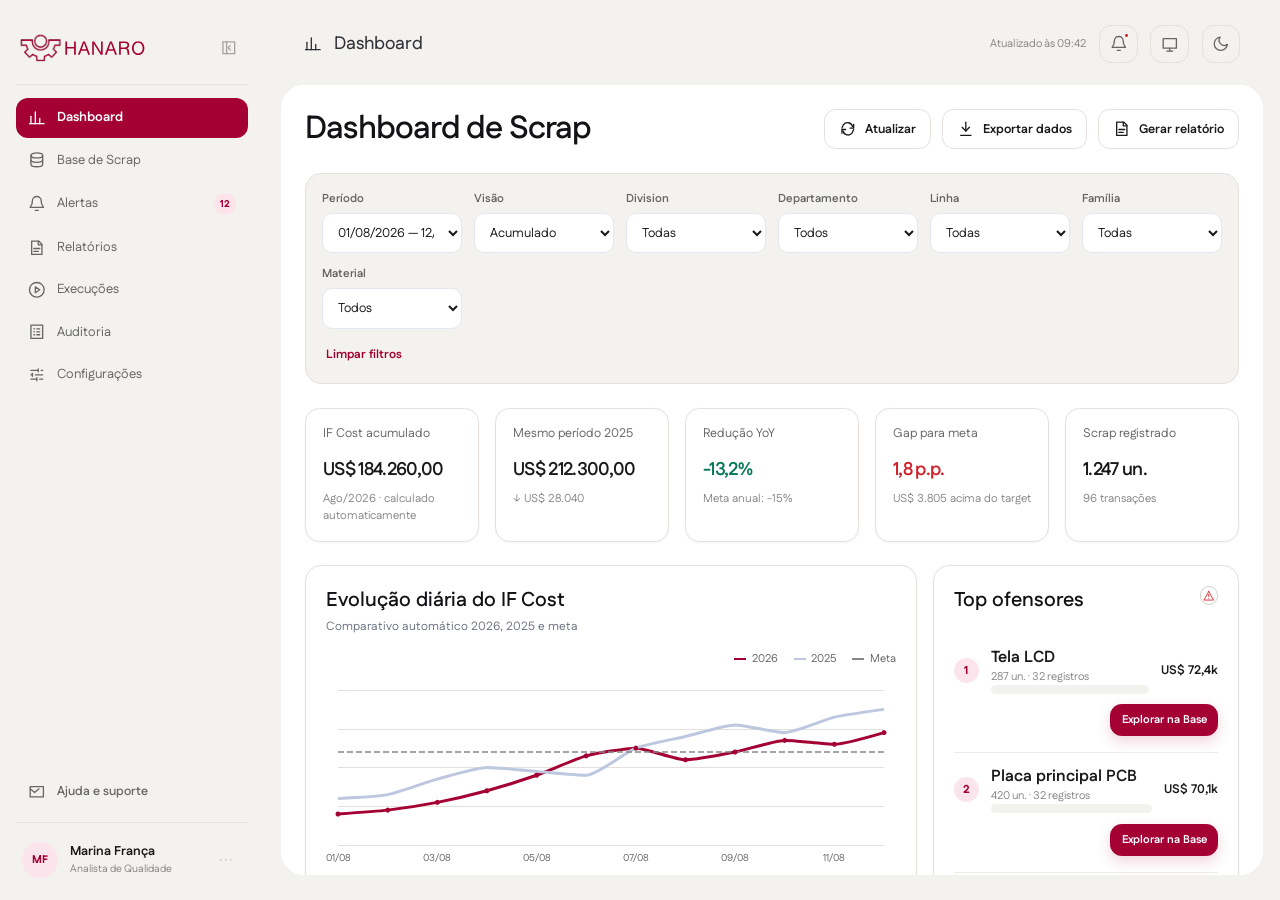
==== index.html @ c11efea9 "ajuste" ====
<!doctype html>
<html lang="pt-BR">
  <head>
    <meta charset="UTF-8" />
    <meta name="viewport" content="width=device-width, initial-scale=1" />
    <meta name="description" content="Protótipo navegável Hanaro" />
    <title>Hanaro</title>
    <link rel="icon" href="assets/logos/favicon.svg" type="image/svg+xml" />
    <script>
      (() => {
        const preference = localStorage.getItem("hanaro-theme") || "system";
        const dark =
          preference === "dark" ||
          (preference === "system" &&
            matchMedia("(prefers-color-scheme: dark)").matches);
        document.documentElement.dataset.theme = dark ? "dark" : "light";
        document.documentElement.dataset.themePreference = preference;
      })();
    </script>
    <link rel="stylesheet" href="styles.css" />
    <script src="assets/vendor/echarts.min.js" defer></script>
    <script src="scripts.js" defer></script>
  </head>
  <body>
    <div class="dashboard-shell" id="app-shell">
      <button
        class="sidebar-backdrop"
        id="sidebar-backdrop"
        type="button"
        aria-label="Fechar menu"
      ></button>
      <aside class="dashboard-sidebar" aria-label="Navegação principal">
        <div class="sidebar-panel">
          <header class="sidebar-header">
            <div class="sidebar-toolbar">
              <a
                class="brand-logo"
                href="#dashboard"
                aria-label="Hanaro — ir ao Dashboard"
              >
                <img
                  class="brand-logo-img logo-expanded logo-expanded-light"
                  src="assets/logos/hanaro-expanded-light.svg"
                  alt="Hanaro"
                />
                <img
                  class="brand-logo-img logo-expanded logo-expanded-dark"
                  src="assets/logos/hanaro-expanded-dark.svg"
                  alt="Hanaro"
                />
                <img
                  class="brand-logo-img logo-collapsed logo-collapsed-light"
                  src="assets/logos/hanaro-collapsed-light.svg"
                  alt=""
                />
                <img
                  class="brand-logo-img logo-collapsed logo-collapsed-dark"
                  src="assets/logos/hanaro-collapsed-dark.svg"
                  alt=""
                />
              </a>
              <button
                class="sidebar-toggle icon-button-plain"
                id="sidebar-toggle"
                type="button"
                aria-label="Recolher menu"
                aria-expanded="true"
              ></button>
            </div>
          </header>
          <nav class="sidebar-content" aria-label="Módulos do Hanaro">
            <ul class="nav-menu" id="main-navigation"></ul>
          </nav>
          <div class="sidebar-utilities">
            <button
              class="utility-button"
              type="button"
              data-action="support"
            ></button>
          </div>
          <footer class="sidebar-footer">
            <div class="profile-summary">
              <span class="avatar" aria-hidden="true">MF</span>
              <span class="profile-copy sidebar-copy"
                ><strong>Marina França</strong
                ><small>Analista de Qualidade</small></span
              >
              <button
                class="icon-button-plain profile-menu-trigger"
                type="button"
                data-action="profile"
                aria-label="Abrir perfil"
              ></button>
            </div>
          </footer>
        </div>
      </aside>

      <div class="dashboard-main">
        <header class="topbar">
          <div class="topbar-left">
            <button
              class="icon-button menu-trigger"
              id="mobile-menu"
              type="button"
              aria-label="Abrir menu"
            ></button>
            <nav
              class="breadcrumbs"
              aria-label="Navegação estrutural"
              id="breadcrumb"
            ></nav>
          </div>
          <div class="topbar-actions">
            <span class="sync-state" id="sync-state">Atualizado às 09:42</span>
            <button
              class="icon-button"
              type="button"
              data-action="notifications"
              aria-label="Notificações"
            >
              <span class="notification-dot"></span>
            </button>
            <button
              class="icon-button tv-mode-trigger"
              id="tv-mode-trigger"
              type="button"
              data-action="enter-tv"
              aria-label="Abrir Modo TV"
              title="Modo TV"
            ></button>
            <button
              class="icon-button theme-quick-toggle"
              type="button"
              data-action="toggle-theme"
              aria-label="Alternar tema"
            ></button>
          </div>
        </header>
        <main class="app-canvas" id="main-canvas" tabindex="-1">
          <div class="dashboard-content" id="page-content"></div>
        </main>
      </div>
    </div>

    <div class="overlay-layer" id="overlay-layer" aria-live="polite"></div>
    <section
      class="tv-mode"
      id="tv-mode"
      aria-label="Modo TV Hanaro"
      aria-hidden="true"
    ></section>
    <div
      class="toast-region"
      id="toast-region"
      aria-live="polite"
      aria-atomic="true"
    ></div>
    <noscript
      >Este protótipo precisa de JavaScript habilitado para funcionar.</noscript
    >
  </body>
</html>
---- styles.css ----
@font-face {
  font-family: 'Fustat Variable';
  font-style: normal;
  font-weight: 200 800;
  font-display: swap;
  src: url('assets/fonts/fustat-latin-wght-normal.woff2') format('woff2-variations');
}

:root {
  --brand-primary: #a50034;
  --brand-primary-hover: #850029;
  --brand-primary-strong: #1a1a1a;
  --brand-primary-soft: #fce4ec;
  --brand-primary-softer: #fef0f3;
  --brand-primary-border: #f8bbd0;
  --brand-primary-contrast: #fff;
  --app-canvas-radius: 1.5rem;
  --app-sidebar-width: 16.5rem;
  --app-sidebar-collapsed-width: 4.5rem;
  --app-topbar-height: 2.5rem;
  --app-page: #f4f2ee;
  --app-canvas: #fff;
  --app-canvas-border: rgb(229 224 219 / 45%);
  --app-surface: #fff;
  --app-surface-raised: #fff;
  --app-surface-muted: #f4f2ee;
  --app-text: #1a1a1a;
  --app-text-strong: #1a1a1a;
  --app-text-secondary: #666;
  --app-text-muted: #888;
  --app-text-subtle: #a3a3a3;
  --app-page-title: #121217;
  --app-text-description: #6b7280;
  --app-text-muted-detail: #83899f;
  --app-dropdown-border: #e2e7f1;
  --app-dropdown-text: #0a1b39;
  --app-breadcrumb-text: #303038;
  --app-border: #e5e0db;
  --app-border-soft: #eeebe7;
  --app-divider: #eeebe7;
  --app-border-strong: #d5d0cb;
  --app-card-border: #e5e0db;
  --app-overlay: rgb(26 26 26 / 42%);
  --app-scrollbar: #d5d0cb;
  --app-chart-grid: #e5e0db;
  --app-success: #047857;
  --app-success-soft: #e7f8f2;
  --app-danger: #d21e27;
  --app-danger-soft: #fef2f2;
  --app-warning: #b96b00;
  --app-warning-soft: #fff7df;
  --app-blue: #2563eb;
  --app-blue-soft: #eaf2ff;
  --app-orange: #c86520;
  --app-orange-soft: #fff0e7;
  --app-shadow-card: 0 1px 3px rgb(26 26 26 / 4%);
  --app-shadow-action: 0 5px 14px rgb(165 0 52 / 18%);
  --app-focus-ring: rgb(165 0 52 / 24%);
  --chart-main: #a50034;
  --chart-secondary: #bdc7df;
  --chart-tertiary: #81aef1;
}

:root[data-theme='dark'] {
  --brand-primary: #e7194a;
  --brand-primary-hover: #d11442;
  --brand-primary-strong: #f5f5f5;
  --brand-primary-soft: #2a1119;
  --brand-primary-softer: #1f0d12;
  --brand-primary-border: #5c1a2a;
  --app-page: #000;
  --app-canvas: #141414;
  --app-canvas-border: rgb(255 255 255 / 5%);
  --app-surface: #141414;
  --app-surface-raised: #141414;
  --app-surface-muted: #1e1e1e;
  --app-text: #f5f5f5;
  --app-text-strong: #fff;
  --app-text-secondary: #a3a3a3;
  --app-text-muted: #8a8a8a;
  --app-text-subtle: #616161;
  --app-page-title: #fff;
  --app-text-description: #a3a3a3;
  --app-text-muted-detail: #8a8a8a;
  --app-dropdown-border: #2c2c2c;
  --app-dropdown-text: #fff;
  --app-breadcrumb-text: #f5f5f5;
  --app-border: #2c2c2c;
  --app-border-soft: #222;
  --app-divider: #3a3a3a;
  --app-border-strong: #364257;
  --app-card-border: #404040;
  --app-overlay: rgb(0 0 0 / 72%);
  --app-scrollbar: #404040;
  --app-chart-grid: #404040;
  --app-success: #5ad6b3;
  --app-success-soft: #103228;
  --app-danger: #ff6c74;
  --app-danger-soft: #3b171b;
  --app-warning: #f8bd58;
  --app-warning-soft: #332815;
  --app-blue: #78a6ff;
  --app-blue-soft: #172744;
  --app-orange: #ffad78;
  --app-orange-soft: #382216;
  --app-shadow-card: 0 1px 4px rgb(0 0 0 / 32%);
  --app-shadow-action: 0 8px 20px rgb(0 0 0 / 36%);
  --app-focus-ring: rgb(231 25 74 / 30%);
  --chart-main: #e7194a;
  --chart-secondary: #66728d;
  --chart-tertiary: #78a6ff;
}

* { box-sizing: border-box; }
html, body { min-width: 320px; height: 100%; margin: 0; overflow: hidden; background: var(--app-page); color: var(--app-text); }
html { font-family: 'Fustat Variable', Fustat, Inter, ui-sans-serif, system-ui, sans-serif; text-rendering: optimizeLegibility; }
button, input, select, textarea { font: inherit; }
button, a { -webkit-tap-highlight-color: transparent; }
button:focus-visible, a:focus-visible, input:focus-visible, select:focus-visible, textarea:focus-visible { outline: 3px solid var(--app-focus-ring); outline-offset: 2px; }
.dashboard-shell { display: grid; width: 100%; height: 100%; grid-template-columns: var(--app-sidebar-width) minmax(0, 1fr); overflow: hidden; background: var(--app-page); transition: grid-template-columns 300ms cubic-bezier(.4,0,.2,1); }
.dashboard-shell.sidebar-collapsed { grid-template-columns: var(--app-sidebar-collapsed-width) minmax(0, 1fr); }
.dashboard-sidebar { position: relative; z-index: 20; width: 100%; height: 100%; min-width: 0; }
.sidebar-panel { display: flex; width: 100%; height: 100%; min-width: 0; flex-direction: column; overflow: hidden; background: var(--app-page); padding: 1rem; }
.sidebar-header { flex: 0 0 auto; border-bottom: 1px solid var(--app-border); padding: .5rem 0 .75rem; }
.sidebar-toolbar { display: flex; min-height: 3rem; align-items: center; justify-content: space-between; gap: .5rem; }
.brand-logo { --brand-logo-mask: url('assets/logos/hanaro-expanded-light.svg'); --brand-logo-position: left center; position: relative; display: flex; width: 100%; max-width: 10rem; height: 2.1rem; flex: 0 1 auto; overflow: hidden; }
[data-theme='dark'] .brand-logo { --brand-logo-mask: url('assets/logos/hanaro-expanded-dark.svg'); }
.brand-logo::after { position: absolute; inset: 0; background: linear-gradient(105deg,transparent 40%,rgb(255 255 255 / 95%) 50%,transparent 60%); background-position: 150% center; background-size: 200% auto; content: ''; mask: var(--brand-logo-mask) var(--brand-logo-position)/contain no-repeat; opacity: 0; pointer-events: none; }
.brand-logo:hover::after { animation: logo-shimmer 1.8s ease-in-out infinite; opacity: 1; }
@keyframes logo-shimmer { to { background-position: -50% center; } }
.brand-logo-img { position: absolute; inset: 0; display: none; width: 100%; height: 100%; object-fit: contain; object-position: left center; }
.logo-expanded-light { display: block; }
[data-theme='dark'] .logo-expanded-light { display: none; }
[data-theme='dark'] .logo-expanded-dark { display: block; }
.icon-button-plain { display: grid; place-items: center; border: 0; border-radius: .65rem; background: transparent; color: var(--app-text-subtle); cursor: pointer; }
.sidebar-toggle { width: 2.4rem; height: 2.4rem; flex: 0 0 2.4rem; }
.icon { display: inline-flex; width: 1.1rem; height: 1.1rem; flex: 0 0 1.1rem; align-items: center; justify-content: center; }
.icon svg { width: 100%; height: 100%; fill: none; stroke: currentColor; stroke-linecap: round; stroke-linejoin: round; stroke-width: 1.8; }
.sidebar-content { flex: 1 1 auto; overflow-x: hidden; overflow-y: auto; padding: .8rem 0; scrollbar-width: thin; scrollbar-color: var(--app-scrollbar) transparent; }
.nav-menu { margin: 0; padding: 0; list-style: none; }
.nav-menu-item + .nav-menu-item { margin-top: .15rem; }
.nav-button { display: flex; width: 100%; min-height: 2.5rem; align-items: center; gap: .72rem; border-radius: .75rem; background: transparent; color: var(--app-text-secondary); padding: .65rem .75rem; text-decoration: none; white-space: nowrap; transition: background-color 200ms ease,color 200ms ease; }
.nav-button:hover { background: var(--app-surface-muted); color: var(--app-text); }
.nav-button.active { background: var(--brand-primary); color: var(--brand-primary-contrast); font-weight: 700; }
.nav-button .icon svg path { stroke-dasharray: 1 1; stroke-dashoffset: 0; }
.nav-button:hover .icon svg path, .nav-button:focus-visible .icon svg path { animation: icon-draw 420ms cubic-bezier(.4,0,.2,1) both; }
.nav-button:hover .icon svg path:nth-child(2), .nav-button:focus-visible .icon svg path:nth-child(2) { animation-delay: 60ms; }
.nav-button:hover .icon svg path:nth-child(3), .nav-button:focus-visible .icon svg path:nth-child(3) { animation-delay: 120ms; }
@keyframes icon-draw { from { stroke-dashoffset: 1; } to { stroke-dashoffset: 0; } }
.nav-label { min-width: 0; flex: 1; overflow: hidden; font-size: .82rem; text-overflow: ellipsis; }
.nav-badge { display: grid; min-width: 1.35rem; height: 1.35rem; place-items: center; border-radius: 99px; background: var(--brand-primary-soft); color: var(--brand-primary); font-size: .62rem; font-weight: 800; }
.nav-button.active .nav-badge { background: rgb(255 255 255 / 18%); color: #fff; }
.sidebar-utilities { padding: .4rem 0 .65rem; }
.utility-button { display: flex; width: 100%; min-height: 2.5rem; align-items: center; gap: .72rem; border: 0; border-radius: .7rem; background: transparent; color: var(--app-text-secondary); cursor: pointer; padding: .6rem .75rem; font-size: .78rem; font-weight: 600; }
.utility-button:hover, .icon-button-plain:hover { background: var(--app-surface-muted); color: var(--app-text); }
.sidebar-footer { border-top: 1px solid var(--app-border); padding: .75rem 0 0; }
.profile-summary { display: flex; min-height: 2.75rem; align-items: center; gap: .7rem; border-radius: .7rem; padding: .4rem; }
.avatar { display: grid; width: 2.25rem; height: 2.25rem; flex: 0 0 2.25rem; place-items: center; border-radius: 50%; background: var(--brand-primary-soft); color: var(--brand-primary); font-size: .68rem; font-weight: 800; }
.profile-copy { display: flex; min-width: 0; flex-direction: column; line-height: 1.2; }
.profile-copy strong { overflow: hidden; font-size: .8rem; text-overflow: ellipsis; white-space: nowrap; }
.profile-copy small { margin-top: .2rem; color: var(--app-text-muted); font-size: .66rem; }
.profile-menu-trigger { width: 2rem; height: 2rem; margin-left: auto; }
.sidebar-copy { opacity: 1; }
.sidebar-collapsed .sidebar-copy, .sidebar-collapsed .profile-menu-trigger { display: none; }
.sidebar-collapsed .brand-logo { --brand-logo-mask: url('assets/logos/hanaro-collapsed-light.svg'); --brand-logo-position: center; width: 2rem; height: 2rem; flex-basis: 2rem; }
[data-theme='dark'] .sidebar-collapsed .brand-logo { --brand-logo-mask: url('assets/logos/hanaro-collapsed-dark.svg'); }
.sidebar-collapsed .logo-expanded { display: none; }
.sidebar-collapsed .logo-collapsed { object-position: center; }
.sidebar-collapsed .logo-collapsed-light { display: block; }
[data-theme='dark'] .sidebar-collapsed .logo-collapsed-light { display: none; }
[data-theme='dark'] .sidebar-collapsed .logo-collapsed-dark { display: block; }
.sidebar-collapsed .sidebar-toolbar { flex-direction: column; gap: 1.25rem; }
.sidebar-collapsed .nav-button, .sidebar-collapsed .utility-button { width: 2.5rem; justify-content: center; gap: 0; padding-inline: 0; }
.sidebar-collapsed .profile-summary { justify-content: center; padding-inline: 0; }
.sidebar-backdrop { display: none; }

.dashboard-main { display: flex; height: 100%; min-width: 0; min-height: 0; flex-direction: column; overflow: hidden; background: var(--app-page); padding: 1.5rem 1rem; }
.topbar { display: flex; min-height: var(--app-topbar-height); flex: 0 0 var(--app-topbar-height); align-items: center; justify-content: space-between; background: transparent; padding: 0 1.5rem; }
.topbar-left, .topbar-actions, .breadcrumbs { display: flex; min-width: 0; align-items: center; gap: .8rem; }
.breadcrumbs { gap: 12px; }
.breadcrumb-item { display: flex; min-width: 0; align-items: center; gap: 12px; color: var(--app-breadcrumb-text); }
.breadcrumb-label { overflow: hidden; font-size: 18px; font-weight: 500; line-height: 28px; text-overflow: ellipsis; white-space: nowrap; }
.sync-state { color: var(--app-text-muted); font-size: .7rem; }
.icon-button { position: relative; display: grid; width: 2.4rem; height: 2.4rem; place-items: center; border: 1px solid var(--app-border); border-radius: .75rem; background: transparent; color: var(--app-text-secondary); cursor: pointer; }
.icon-button:hover { background: var(--app-surface); color: var(--app-text); }
.notification-dot { position: absolute; top: .4rem; right: .42rem; width: .43rem; height: .43rem; border: 2px solid var(--app-page); border-radius: 50%; background: var(--app-danger); }
.tv-mode-trigger[hidden] { display: none; }
.menu-trigger { display: none; }
.app-canvas { min-width: 0; min-height: 0; flex: 1; overflow: auto; margin-top: 1.25rem; border: 1px solid var(--app-canvas-border); border-radius: var(--app-canvas-radius); background: var(--app-canvas); scrollbar-width: thin; scrollbar-color: var(--app-scrollbar) transparent; }
.dashboard-content { width: 100%; min-height: 100%; padding: 1.5rem; }
.page-stack { display: flex; flex-direction: column; gap: 24px; }
.page-header { display: flex; align-items: center; justify-content: space-between; gap: 1rem; }
.page-title { margin: 0; color: var(--app-page-title); font-size: 32px; font-weight: 600; letter-spacing: -.025em; line-height: 1.2; }
.page-actions, .inline-actions { display: flex; flex-wrap: wrap; align-items: center; gap: .65rem; }
.btn { display: inline-flex; min-height: 2.5rem; align-items: center; justify-content: center; gap: .5rem; border: 1px solid var(--app-border); border-radius: .72rem; background: var(--app-surface); color: var(--app-text); cursor: pointer; padding: .58rem .9rem; font-size: .78rem; font-weight: 700; text-decoration: none; white-space: nowrap; }
.btn:hover { background: var(--app-surface-muted); }
.btn.primary { border-color: var(--brand-primary); background: var(--brand-primary); box-shadow: var(--app-shadow-action); color: #fff; }
.btn.primary:hover { background: var(--brand-primary-hover); }
.btn.danger { border-color: var(--app-danger); color: var(--app-danger); }
.btn.small { min-height: 2rem; padding: .35rem .65rem; font-size: .7rem; }
.btn:disabled { cursor: wait; opacity: .58; }
.spinning .icon { animation: spin .7s linear infinite; }
@keyframes spin { to { transform: rotate(360deg); } }

.filter-panel { display: flex; flex-direction: column; gap: .8rem; border: 1px solid var(--app-border); border-radius: 1rem; background: var(--app-surface-muted); padding: 1rem; }
.filters { display: grid; grid-template-columns: repeat(auto-fit,minmax(135px,1fr)); gap: .75rem; }
.field { display: flex; min-width: 0; flex-direction: column; gap: .35rem; }
.field label, .field-label { color: var(--app-text-secondary); font-size: .72rem; font-weight: 650; }
.control, .search-control { width: 100%; height: 2.55rem; border: 1px solid var(--app-dropdown-border); border-radius: .65rem; background: var(--app-surface); color: var(--app-text); padding: .52rem .7rem; font-size: .8rem; }
textarea.control { height: auto; min-height: 6rem; resize: vertical; }
.search-wrap { position: relative; min-width: min(100%, 22rem); flex: 1; }
.search-wrap .icon { position: absolute; top: .72rem; left: .7rem; color: var(--app-text-muted); }
.search-control { padding-left: 2.15rem; }
.filter-footer { display: flex; align-items: center; justify-content: space-between; gap: 1rem; }
.filter-note { color: var(--app-text-muted); font-size: .72rem; }
.link-button { border: 0; background: transparent; color: var(--brand-primary); cursor: pointer; padding: .25rem; font-size: .75rem; font-weight: 700; }

.kpi-grid { display: grid; grid-template-columns: repeat(5,minmax(0,1fr)); gap: 1rem; }
.kpi-card { container-type: inline-size; position: relative; min-width: 0; overflow: hidden; border: 1px solid var(--app-card-border); border-radius: .9rem; background: var(--app-surface-raised); box-shadow: var(--app-shadow-card); padding: 1.05rem; }
.kpi-label { display: block; min-height: 2.2em; color: var(--app-text-secondary); font-size: .78rem; line-height: 1.35; }
.kpi-value { display: block; margin-top: .45rem; color: var(--app-text-strong); font-size: clamp(1.15rem,12cqw,1.85rem); font-weight: 650; letter-spacing: -.035em; line-height: 1.12; white-space: nowrap; }
.kpi-detail { display: block; margin-top: .55rem; color: var(--app-text-muted); font-size: .72rem; }
.kpi-card.success .kpi-value, .positive { color: var(--app-success); }
.kpi-card.danger .kpi-value, .negative { color: var(--app-danger); }
.kpi-card.warning .kpi-value { color: var(--app-warning); }

.content-grid { display: grid; grid-template-columns: minmax(0,2fr) minmax(260px,1fr); gap: 1rem; }
.content-grid.equal { grid-template-columns: repeat(2,minmax(0,1fr)); }
.panel { min-width: 0; border: 1px solid var(--app-card-border); border-radius: 1rem; background: var(--app-surface-raised); box-shadow: var(--app-shadow-card); padding: 1.25rem; }
.panel-header { display: flex; align-items: center; justify-content: space-between; gap: 1rem; margin-bottom: 1rem; }
.panel h2, .section-title { margin: 0; color: var(--app-page-title); font-size: 20px; font-weight: 600; line-height: 28px; }
.panel h3 { margin: 0; color: var(--app-page-title); font-size: .95rem; }
.panel-description { margin: .25rem 0 0; color: var(--app-text-description); font-size: .75rem; }
.chart { position: relative; width: 100%; min-height: 190px; overflow: hidden; }
.chart svg { display: block; width: 100%; height: 100%; overflow: visible; }
.chart-grid-line { stroke: var(--app-chart-grid); stroke-width: 1; }
.chart-line-main { fill: none; stroke: var(--chart-main); stroke-width: 3; }
.chart-line-secondary { fill: none; stroke: var(--chart-secondary); stroke-width: 3; }
.chart-line-target { fill: none; stroke: var(--app-text-muted); stroke-width: 1.5; stroke-dasharray: 5 5; }
.chart-label { fill: var(--app-text-muted); font: 10px 'Fustat Variable',sans-serif; }
.chart-legend { display: flex; justify-content: flex-end; gap: 1rem; margin-bottom: .5rem; color: var(--app-text-secondary); font-size: .7rem; }
.legend-key::before { display: inline-block; width: .75rem; height: 2px; margin-right: .35rem; background: var(--key); content: ''; vertical-align: middle; }
.bar-list { display: flex; flex-direction: column; gap: .9rem; }
.bar-row { display: grid; grid-template-columns: minmax(90px,1fr) minmax(100px,2fr) auto; align-items: center; gap: .65rem; font-size: .78rem; }
.bar-track { height: .55rem; overflow: hidden; border-radius: 99px; background: var(--app-surface-muted); }
.bar-fill { height: 100%; border-radius: inherit; background: var(--chart-main); }
.bar-row strong { font-size: .72rem; white-space: nowrap; }
.bar-row small { color: var(--app-text-muted); }

.table-panel { min-width: 0; overflow: hidden; border: 1px solid var(--app-card-border); border-radius: 1rem; background: var(--app-surface-raised); box-shadow: var(--app-shadow-card); }
.table-panel > .panel-header { margin: 0; padding: 1rem 1.25rem; }
.table-wrap { width: 100%; overflow-x: auto; }
table { width: 100%; border-collapse: collapse; color: var(--app-text); font-size: .76rem; }
th { background: color-mix(in srgb,var(--app-surface-muted) 78%,var(--app-surface)); color: var(--app-text-secondary); padding: .75rem .85rem; font-size: .67rem; letter-spacing: .035em; text-align: left; text-transform: uppercase; white-space: nowrap; }
td { max-width: 220px; border-top: 1px solid var(--app-border-soft); padding: .8rem .85rem; vertical-align: middle; }
tbody tr[data-row-id] { cursor: pointer; }
tbody tr[data-row-id]:hover { background: var(--app-surface-muted); }
td.number, th.number { text-align: right; }
.cell-stack { display: flex; flex-direction: column; gap: .2rem; }
.cell-stack small { color: var(--app-text-muted); }
.cell-defect { max-width: 16rem; color: var(--app-danger); line-height: 1.35; white-space: normal; }
.cell-ellipsis { overflow: hidden; text-overflow: ellipsis; white-space: nowrap; }
.sort-button { border: 0; background: transparent; color: inherit; cursor: pointer; padding: 0; font: inherit; font-weight: inherit; text-transform: inherit; }
.pagination { display: flex; align-items: center; justify-content: space-between; gap: 1rem; border-top: 1px solid var(--app-border-soft); padding: .8rem 1rem; color: var(--app-text-muted); font-size: .72rem; }
.pagination-actions { display: flex; align-items: center; gap: .45rem; }
.pagination .control { width: auto; height: 2rem; padding-block: .2rem; }

.badge { display: inline-flex; min-height: 1.35rem; align-items: center; border-radius: 99px; background: var(--app-surface-muted); color: var(--app-text-secondary); padding: .22rem .5rem; font-size: .62rem; font-weight: 750; white-space: nowrap; }
.badge.success { background: var(--app-success-soft); color: var(--app-success); }
.badge.danger { background: var(--app-danger-soft); color: var(--app-danger); }
.badge.warning { background: var(--app-warning-soft); color: var(--app-warning); }
.badge.info { background: var(--app-blue-soft); color: var(--app-blue); }
.badge.brand { background: var(--brand-primary-soft); color: var(--brand-primary); }

.tabs { display: flex; gap: 1.25rem; overflow-x: auto; border-bottom: 1px solid var(--app-border); }
.tab { min-height: 2.75rem; border: 0; border-bottom: 2px solid transparent; background: transparent; color: var(--app-text-muted); cursor: pointer; padding: .5rem .1rem; font-size: .78rem; font-weight: 700; white-space: nowrap; }
.tab.active { border-color: var(--brand-primary); color: var(--brand-primary); }
.split-layout { display: grid; grid-template-columns: 290px minmax(0,1fr); min-height: 650px; overflow: hidden; border: 1px solid var(--app-border); border-radius: 1rem; }
.case-list { border-right: 1px solid var(--app-border); background: color-mix(in srgb,var(--app-surface-muted) 35%,var(--app-surface)); padding: 1rem; }
.case-list-controls { display: flex; flex-direction: column; gap: .7rem; margin-bottom: .9rem; }
.case-card { display: block; width: 100%; margin-top: .6rem; border: 1px solid var(--app-border); border-radius: .75rem; background: var(--app-surface); color: var(--app-text); cursor: pointer; padding: .9rem; text-align: left; }
.case-card.active { border-color: var(--brand-primary); box-shadow: inset 3px 0 0 var(--brand-primary); }
.case-card-header, .case-card-footer { display: flex; align-items: center; justify-content: space-between; gap: .5rem; }
.case-card small { color: var(--app-text-muted); }
.case-card strong { display: block; margin: .55rem 0 .2rem; font-size: .95rem; }
.case-card-footer { margin-top: .65rem; border-top: 1px solid var(--app-border-soft); padding-top: .55rem; }
.case-detail { min-width: 0; padding: 1.35rem; }
.detail-hero { display: flex; align-items: flex-start; justify-content: space-between; gap: 1rem; border-radius: .9rem; background: var(--app-surface-muted); padding: 1.15rem; }
.detail-hero h2 { margin: .25rem 0; font-size: 1.3rem; }
.detail-hero-value { color: var(--brand-primary); font-size: 1.65rem; font-weight: 700; text-align: right; }
.meta-grid { display: grid; grid-template-columns: repeat(auto-fit,minmax(130px,1fr)); gap: .75rem; margin-top: 1rem; }
.meta-item { min-width: 0; border: 1px solid var(--app-border-soft); border-radius: .65rem; background: var(--app-surface); padding: .7rem; }
.meta-item small { display: block; color: var(--app-text-muted); font-size: .66rem; }
.meta-item strong { display: block; margin-top: .25rem; font-size: .82rem; }
.form-section { margin-top: 1.35rem; border-top: 1px solid var(--app-border-soft); padding-top: 1.2rem; }
.form-section h2 { margin: 0 0 1rem; font-size: 1rem; }
.form-grid { display: grid; grid-template-columns: repeat(2,minmax(0,1fr)); gap: .9rem; }
.form-grid .full { grid-column: 1/-1; }
.choice-group { display: flex; flex-wrap: wrap; gap: .5rem; }
.choice { display: inline-flex; min-height: 2.2rem; align-items: center; border: 1px solid var(--app-border); border-radius: 99px; background: var(--app-surface); color: var(--app-text-secondary); cursor: pointer; padding: .45rem .8rem; font-size: .72rem; font-weight: 650; }
.choice.selected { border-color: var(--brand-primary); background: var(--brand-primary-soft); color: var(--brand-primary); box-shadow: 0 0 0 1px var(--brand-primary); }
.checkbox-row, .radio-row { display: flex; align-items: center; gap: .55rem; color: var(--app-text); font-size: .8rem; }
input[type='checkbox'], input[type='radio'] { accent-color: var(--brand-primary); }

.overlay-layer:empty { display: none; }
.overlay-layer { position: fixed; z-index: 100; inset: 0; display: flex; align-items: center; justify-content: center; background: var(--app-overlay); backdrop-filter: blur(5px); }
.modal, .drawer { background: var(--app-surface-raised); color: var(--app-text); box-shadow: 0 24px 80px rgb(0 0 0 / 24%); }
.modal { width: min(560px,calc(100vw - 2rem)); max-height: calc(100vh - 2rem); overflow: auto; border: 1px solid var(--app-border); border-radius: 1rem; }
.modal-header, .drawer-header { display: flex; align-items: center; justify-content: space-between; gap: 1rem; border-bottom: 1px solid var(--app-border); padding: 1rem 1.2rem; }
.modal-header h2, .drawer-header h2 { margin: 0; font-size: 1.1rem; }
.modal-body, .drawer-body { padding: 1.2rem; }
.modal-footer, .drawer-footer { display: flex; justify-content: flex-end; gap: .65rem; border-top: 1px solid var(--app-border); padding: 1rem 1.2rem; }
.drawer { position: absolute; top: 0; right: 0; width: min(520px,100vw); height: 100%; overflow: auto; animation: drawer-in 220ms ease-out; }
@keyframes drawer-in { from { transform: translateX(100%); } }
.close-button { display: grid; width: 2.2rem; height: 2.2rem; place-items: center; border: 0; border-radius: .55rem; background: transparent; color: var(--app-text-muted); cursor: pointer; }
.close-button:hover { background: var(--app-surface-muted); color: var(--app-text); }
.detail-section + .detail-section { margin-top: 1.25rem; border-top: 1px solid var(--app-border-soft); padding-top: 1.15rem; }
.detail-section h3 { margin: 0 0 .75rem; font-size: .9rem; }
.detail-list { display: grid; grid-template-columns: 1fr 1fr; gap: .65rem 1rem; margin: 0; }
.detail-list div { min-width: 0; }
.detail-list dt { color: var(--app-text-muted); font-size: .67rem; }
.detail-list dd { overflow-wrap: anywhere; margin: .2rem 0 0; font-size: .8rem; font-weight: 600; }
.timeline { margin: 0; padding: 0; list-style: none; }
.timeline li { position: relative; min-height: 2.4rem; margin-left: .5rem; border-left: 1px solid var(--app-border); padding: 0 0 1rem 1.2rem; font-size: .78rem; }
.timeline li::before { position: absolute; top: .15rem; left: -.35rem; width: .62rem; height: .62rem; border: 2px solid var(--app-surface); border-radius: 50%; background: var(--app-success); content: ''; }
.timeline li.failed::before { background: var(--app-danger); }
.timeline small { display: block; margin-top: .15rem; color: var(--app-text-muted); }
.toast-region { position: fixed; z-index: 200; right: 1.25rem; bottom: 1.25rem; display: flex; width: min(360px,calc(100vw - 2rem)); flex-direction: column; gap: .6rem; }
.toast { display: flex; align-items: flex-start; gap: .7rem; border: 1px solid var(--app-border); border-radius: .8rem; background: var(--app-surface-raised); box-shadow: 0 12px 35px rgb(0 0 0 / 18%); padding: .85rem 1rem; animation: toast-in 180ms ease-out; font-size: .78rem; }
.toast.success .icon { color: var(--app-success); }
.toast.error .icon { color: var(--app-danger); }
@keyframes toast-in { from { opacity: 0; transform: translateY(8px); } }

.report-builder { display: grid; grid-template-columns: minmax(0,1.35fr) minmax(300px,.8fr); gap: 1.25rem; }
.report-preview { border: 1px solid var(--app-border); border-radius: 1rem; background: var(--app-surface-muted); padding: 1.25rem; }
.report-preview .preview-value { margin: .4rem 0; color: var(--app-text-strong); font-size: 2.7rem; font-weight: 700; letter-spacing: -.05em; line-height: 1; }
.preview-comparison { display: flex; align-items: flex-end; justify-content: space-between; gap: .75rem; }
.settings-layout { display: grid; grid-template-columns: minmax(0,1fr); gap: 1rem; }
.interface-settings-grid { display: grid; grid-template-columns: repeat(2,minmax(0,1fr)); gap: 1rem; align-items: stretch; }
.settings-card { border: 1px solid var(--app-card-border); border-radius: 1rem; background: var(--app-surface-raised); padding: 1.25rem; }
.settings-card h2 { margin: 0 0 .25rem; font-size: 20px; }
.settings-card > p { margin: 0 0 1.2rem; color: var(--app-text-description); font-size: .78rem; }
.setting-row { display: flex; align-items: center; justify-content: space-between; gap: 1.5rem; border-top: 1px solid var(--app-border-soft); padding: 1rem 0; }
.setting-row p { margin: .2rem 0 0; color: var(--app-text-description); font-size: .75rem; }
.switch { position: relative; width: 2.65rem; height: 1.5rem; flex: 0 0 auto; border: 0; border-radius: 99px; background: var(--app-border-strong); cursor: pointer; }
.switch::after { position: absolute; top: .2rem; left: .2rem; width: 1.1rem; height: 1.1rem; border-radius: 50%; background: #fff; content: ''; transition: transform 160ms ease; }
.switch.on { background: var(--brand-primary); }
.switch.on::after { transform: translateX(1.15rem); }
.theme-options { display: grid; grid-template-columns: repeat(3,minmax(0,1fr)); gap: .75rem; }
.theme-card { border: 1px solid var(--app-border); border-radius: .8rem; background: transparent; color: var(--app-text); cursor: pointer; padding: .7rem; text-align: left; }
.theme-card.selected { border-color: var(--brand-primary); box-shadow: 0 0 0 2px var(--app-focus-ring); }
.theme-swatch { display: grid; height: 4rem; grid-template-columns: 28% 1fr; overflow: hidden; margin-bottom: .55rem; border: 1px solid var(--app-border); border-radius: .5rem; background: #f4f2ee; }
.theme-swatch i:first-child { background: #fff; }
.theme-swatch i:last-child { margin: .7rem; border-radius: .3rem; background: #fff; }
.theme-card[data-theme-choice='dark'] .theme-swatch { border-color: #2c2c2c; background: #000; }
.theme-card[data-theme-choice='dark'] .theme-swatch i { background: #141414; }
.language-options { display: grid; gap: .65rem; }
.language-card { display: grid; grid-template-columns: auto minmax(0,1fr) auto; align-items: center; gap: .75rem; border: 1px solid var(--app-border); border-radius: .8rem; background: transparent; color: var(--app-text); padding: .75rem; text-align: left; cursor: default; }
.language-card > span { display: grid; width: 2.2rem; height: 2.2rem; place-items: center; border-radius: .55rem; background: var(--app-surface-muted); color: var(--app-text-secondary); font-size: .7rem; font-weight: 800; }
.language-card strong, .language-card small { display: block; }
.language-card small { margin-top: .12rem; color: var(--app-text-muted); font-size: .66rem; }
.language-card .icon { color: var(--brand-primary); }
.language-card.selected { border-color: var(--brand-primary); background: var(--brand-primary-softer); box-shadow: 0 0 0 2px var(--app-focus-ring); }
.language-card.selected > span { background: var(--brand-primary-soft); color: var(--brand-primary); }
.settings-note { display: block; margin-top: .75rem; color: var(--app-text-muted); font-size: .68rem; }
.empty-state { display: grid; min-height: 16rem; place-items: center; color: var(--app-text-muted); text-align: center; }
.loading-block { min-height: 240px; border-radius: .8rem; background: linear-gradient(100deg,var(--app-surface-muted) 30%,var(--app-border-soft) 50%,var(--app-surface-muted) 70%); background-size: 200% 100%; animation: skeleton 1.2s infinite; }
@keyframes skeleton { to { background-position: -100% 0; } }

/* Fluxo integrado de investigação e automação. */
.context-panel { display: grid; gap: 1rem; }
.scrap-filter-panel { gap: .85rem; }
.scrap-search-row { display: flex; align-items: center; gap: .65rem; }
.scrap-search { width: min(100%,28rem); min-width: 0; flex: 0 1 28rem; }
.scrap-filter-grid { display: grid; grid-template-columns: 1.15fr .7fr 1.15fr .85fr 1.15fr; gap: .7rem; align-items: end; border-top: 1px solid var(--app-border); padding-top: .8rem; }
.scrap-filter-grid .control { min-height: 2.35rem; }
.context-trail { display: flex; flex-wrap: wrap; align-items: center; gap: .55rem; }
.context-origin, .context-empty { color: var(--app-text-secondary); font-size: .78rem; font-weight: 650; }
.context-chip { display: inline-flex; align-items: center; gap: .35rem; border: 1px solid var(--brand-primary-border); border-radius: 999px; background: var(--brand-primary-softer); color: var(--brand-primary); padding: .3rem .35rem .3rem .65rem; font-size: .75rem; font-weight: 700; }
.context-chip small { color: var(--app-text-secondary); font-weight: 500; }
.context-chip button { display: grid; width: 1.25rem; height: 1.25rem; place-items: center; border: 0; border-radius: 50%; background: var(--brand-primary-soft); color: var(--brand-primary); cursor: pointer; }
.table-actions { display: flex; align-items: center; flex-wrap: wrap; gap: .35rem; }
.offender-panel { display: flex; flex-direction: column; gap: .25rem; }
.metric-title { display: flex; align-items: center; gap: .38rem; }
.metric-help { position: relative; display: inline-grid; width: 1.15rem; height: 1.15rem; flex: 0 0 auto; place-items: center; border: 1px solid var(--app-border-strong); border-radius: 50%; color: var(--app-danger); cursor: help; outline: none; }
.metric-help > .icon { width: .72rem; height: .72rem; }
.metric-help:focus-visible { box-shadow: 0 0 0 3px var(--app-focus-ring); }
.metric-tooltip { position: absolute; z-index: 20; top: calc(100% + .6rem); left: 50%; width: min(20rem,70vw); border: 1px solid var(--app-border); border-radius: .7rem; background: var(--app-surface-raised); box-shadow: var(--app-shadow-card); color: var(--app-text-secondary); padding: .75rem .85rem; opacity: 0; pointer-events: none; transform: translate(-50%,-.25rem); transition: opacity 150ms ease,transform 150ms ease; font-size: .7rem; font-weight: 400; line-height: 1.45; text-align: left; }
.metric-tooltip::before { position: absolute; bottom: 100%; left: 50%; width: .55rem; height: .55rem; border-top: 1px solid var(--app-border); border-left: 1px solid var(--app-border); background: var(--app-surface-raised); content: ''; transform: translate(-50%,50%) rotate(45deg); }
.metric-tooltip strong { display: block; margin-bottom: .2rem; color: var(--app-text); font-size: .74rem; }
.metric-help:hover .metric-tooltip, .metric-help:focus .metric-tooltip, .metric-help:focus-within .metric-tooltip { opacity: 1; transform: translate(-50%,0); }
.offender-header { align-items: flex-start; }
.offender-header .metric-tooltip { right: 0; left: auto; transform: translateY(-.25rem); }
.offender-header .metric-tooltip::before { right: .3rem; left: auto; transform: translateY(50%) rotate(45deg); }
.offender-header .metric-help:hover .metric-tooltip, .offender-header .metric-help:focus .metric-tooltip, .offender-header .metric-help:focus-within .metric-tooltip { transform: translateY(0); }
.offender-row { display: grid; grid-template-columns: auto minmax(0,1fr) auto; align-items: center; gap: .65rem .75rem; border-top: 1px solid var(--app-border-soft); padding: .75rem 0; }
.offender-row:first-of-type { border-top: 0; }
.offender-rank { display: grid; width: 1.55rem; height: 1.55rem; place-items: center; border-radius: 50%; background: var(--brand-primary-soft); color: var(--brand-primary); font-size: .72rem; font-weight: 800; }
.offender-row > div:nth-child(2) { min-width: 0; }
.offender-row strong, .offender-row small { display: block; }
.offender-row small { color: var(--app-text-muted); font-size: .7rem; }
.offender-row > b { font-size: .78rem; white-space: nowrap; }
.offender-row > .table-actions { grid-column: 2/-1; justify-content: flex-end; }
.ranking-panel { overflow: hidden; }
.ranking-grid { display: grid; grid-template-columns: repeat(2,minmax(0,1fr)); gap: .6rem; }
.ranking-item { display: grid; min-width: 0; grid-template-columns: auto minmax(0,1fr) auto auto; align-items: center; gap: .65rem; border: 1px solid var(--app-border); border-radius: .7rem; background: var(--app-surface); color: var(--app-text); padding: .7rem; text-align: left; cursor: pointer; }
.ranking-item:hover { border-color: var(--brand-primary); background: var(--brand-primary-softer); }
.ranking-item > span { color: var(--brand-primary); font-weight: 800; }
.ranking-item strong, .ranking-item small { display: block; overflow: hidden; text-overflow: ellipsis; white-space: nowrap; }
.ranking-item small { color: var(--app-text-muted); font-size: .68rem; }
.ranking-item i { display: block; height: .3rem; overflow: hidden; margin-top: .35rem; border-radius: 999px; background: var(--app-surface-muted); }
.ranking-item i b { display: block; height: 100%; border-radius: inherit; background: var(--brand-primary); }
.ranking-item em { font-size: .76rem; font-style: normal; font-weight: 750; white-space: nowrap; }
.ranking-item > .icon { width: .9rem; height: .9rem; }
.workflow-strip { display: grid; grid-template-columns: repeat(4,1fr); gap: .35rem; margin-bottom: .75rem; }
.workflow-strip span { border-radius: 999px; background: var(--app-surface-muted); color: var(--app-text-muted); padding: .38rem .55rem; font-size: .68rem; font-weight: 700; text-align: center; }
.workflow-strip span.active { background: var(--brand-primary); color: var(--brand-primary-contrast); }
.analysis-block { margin-top: 1rem; border: 1px solid var(--app-border); border-radius: .85rem; padding: 1rem; }
.analysis-block > header { display: flex; align-items: flex-start; justify-content: space-between; gap: 1rem; margin-bottom: 1rem; }
.analysis-block h2, .analysis-block h3, .analysis-block p { margin: 0; }
.analysis-block h2 { margin-top: .15rem; font-size: 1.05rem; }
.analysis-block h3 { margin-bottom: .5rem; font-size: .82rem; }
.analysis-block header p { margin-top: .25rem; color: var(--app-text-muted); font-size: .72rem; }
.block-kicker { color: var(--brand-primary); font-size: .66rem; font-weight: 800; letter-spacing: .06em; text-transform: uppercase; }
.system-block { background: var(--app-surface-muted); }
.user-block { border-color: var(--brand-primary-border); background: var(--brand-primary-softer); }
.analysis-facts-grid { display: grid; grid-template-columns: 1.4fr 1fr 1fr; gap: .7rem; margin-top: .8rem; }
.analysis-facts-grid > article { min-width: 0; border: 1px solid var(--app-border); border-radius: .7rem; background: var(--app-surface); padding: .7rem; }
.analysis-facts-grid .bar-list { gap: .55rem; }
.analysis-facts-grid .bar-row { grid-template-columns: minmax(4.5rem,1fr) 1fr auto; font-size: .67rem; }
.report-analysis-list { margin-top: 1rem; border-top: 1px solid var(--app-border); padding-top: 1rem; }
.report-analysis-list > header { display: flex; align-items: center; justify-content: space-between; gap: 1rem; }
.report-analysis-list h2, .report-analysis-list p { margin: 0; }
.report-analysis-list h2 { font-size: 1rem; }
.report-analysis-list p { color: var(--app-text-muted); font-size: .72rem; }
.report-analysis-list article { display: grid; grid-template-columns: auto minmax(0,1fr) auto; align-items: center; gap: .65rem; border-bottom: 1px solid var(--app-border-soft); padding: .7rem 0; }
.report-analysis-list article strong, .report-analysis-list article small { display: block; }
.report-analysis-list article small { color: var(--app-text-muted); font-size: .7rem; }
.report-check { display: grid; width: 1.6rem; height: 1.6rem; place-items: center; border: 1px solid var(--app-border-strong); border-radius: .35rem; background: var(--app-surface); color: transparent; cursor: pointer; }
.report-check.selected { border-color: var(--brand-primary); background: var(--brand-primary); color: #fff; }
.report-check .icon { width: .85rem; height: .85rem; }
.preview-foot { display: flex; justify-content: space-between; gap: .5rem; border-top: 1px solid var(--app-border); margin-top: .8rem; padding-top: .7rem; color: var(--app-text-muted); font-size: .68rem; }
.report-actions { margin-top: 1rem; }
.contingency-notice { border: 1px solid var(--app-warning); border-radius: .7rem; background: var(--app-warning-soft); color: var(--app-text); margin-bottom: 1rem; padding: .75rem; }
.contingency-notice strong { color: var(--app-warning); }
.contingency-notice p { margin: .25rem 0 0; font-size: .76rem; }
.kpi-value { overflow-wrap: normal; word-break: normal; }
.selection-bar { position: sticky; z-index: 5; top: 0; display: flex; align-items: center; gap: .55rem; border: 1px solid var(--brand-primary-border); border-radius: .8rem; background: var(--brand-primary-softer); box-shadow: var(--app-shadow-card); padding: .75rem .85rem; }
.selection-bar > div { display: flex; min-width: 0; flex: 1; flex-direction: column; }
.selection-bar strong { font-size: .84rem; }
.selection-bar span { color: var(--app-text-secondary); font-size: .72rem; }
input[type='checkbox'] { accent-color: var(--brand-primary); }
tr.selected-row td { background: var(--brand-primary-softer); }
tr.selected-row td:first-child { box-shadow: inset 3px 0 0 var(--brand-primary); }
.review-subpage { min-height: 100%; }
.review-context { display: flex; align-items: center; gap: .4rem; color: var(--app-text-muted); font-size: .74rem; }
.review-context .icon { width: .8rem; height: .8rem; }
.review-context strong { color: var(--app-text); }
.review-layout { display: grid; min-height: 680px; grid-template-columns: 270px minmax(0,1fr); overflow: hidden; border: 1px solid var(--app-border); border-radius: 1rem; background: var(--app-surface); }
.review-list { display: flex; min-width: 0; flex-direction: column; border-right: 1px solid var(--app-border); background: var(--app-surface-muted); padding: .8rem; }
.review-list > header { padding: .25rem .25rem .8rem; }
.review-list h2, .review-list p { margin: 0; }
.review-list h2 { font-size: 1rem; }
.review-list p { margin-top: .2rem; color: var(--app-text-muted); font-size: .7rem; }
.review-list-item { display: grid; grid-template-columns: auto minmax(0,1fr); align-items: center; gap: .55rem; border: 1px solid transparent; border-radius: .7rem; background: transparent; color: var(--app-text); padding: .7rem; text-align: left; cursor: pointer; }
.review-list-item:hover { background: var(--app-surface); }
.review-list-item.active { border-color: var(--brand-primary); background: var(--app-surface); box-shadow: var(--app-shadow-card); }
.review-list-item > span { display: grid; width: 1.45rem; height: 1.45rem; place-items: center; border-radius: 50%; background: var(--brand-primary-soft); color: var(--brand-primary); font-size: .68rem; font-weight: 800; }
.review-list-item strong, .review-list-item small { display: block; overflow: hidden; text-overflow: ellipsis; white-space: nowrap; }
.review-list-item strong { font-size: .76rem; }
.review-list-item small { color: var(--app-text-muted); font-size: .64rem; }
.review-list-item .badge { grid-column: 2; justify-self: start; }
.review-list > footer { display: flex; align-items: flex-start; flex-direction: column; margin-top: auto; border-top: 1px solid var(--app-border); padding: .8rem .25rem .2rem; }
.review-list > footer span { color: var(--app-text-muted); font-size: .7rem; }
.review-workspace { min-width: 0; padding: 1rem; }
.review-facts, .review-form { border: 1px solid var(--app-border); border-radius: .85rem; padding: 1rem; }
.review-facts { background: var(--app-surface-muted); }
.review-facts > header, .review-form > header, .review-evidence > header { display: flex; align-items: flex-start; justify-content: space-between; gap: 1rem; }
.review-facts h2, .review-facts p, .review-form h2, .review-form p, .review-evidence h3, .review-evidence p { margin: 0; }
.review-facts h2, .review-form h2 { margin-top: .1rem; font-size: 1rem; }
.review-facts header p, .review-form header p, .review-evidence p { margin-top: .2rem; color: var(--app-text-muted); font-size: .7rem; }
.review-facts .meta-grid { margin-top: .8rem; }
.production-context { display: grid; grid-template-columns: minmax(0,1.6fr) minmax(220px,.8fr); gap: 1rem; border-top: 1px solid var(--app-border); margin-top: 1rem; padding-top: 1rem; }
.production-context h3, .production-context p { margin: 0; }
.production-context h3 { margin-top: .2rem; color: var(--app-danger); font-size: .95rem; }
.production-context p { margin-top: .35rem; color: var(--app-text-secondary); font-size: .76rem; line-height: 1.5; }
.production-context dl { display: grid; gap: .55rem; margin: 0; }
.production-context dl div { border-radius: .55rem; background: var(--app-surface); padding: .6rem .7rem; }
.production-context dt { color: var(--app-text-muted); font-size: .64rem; }
.production-context dd { margin: .15rem 0 0; font-size: .74rem; font-weight: 700; }
.review-form { margin-top: .8rem; border-color: var(--brand-primary-border); }
.review-form > .form-grid { margin-top: 1rem; }
.cause-toggle { width: fit-content; font-weight: 700; }
.field-help { margin: .25rem 0 0; color: var(--app-text-muted); font-size: .68rem; }
.review-evidence { grid-column: 1/-1; border-top: 1px solid var(--app-border); margin-top: .25rem; padding-top: 1rem; }
.review-evidence h3 { font-size: .85rem; }
.review-empty { margin-top: .65rem; border: 1px dashed var(--app-border); border-radius: .6rem; color: var(--app-text-muted); padding: .75rem; font-size: .7rem; text-align: center; }
.apply-all { display: flex; align-items: flex-start; gap: .65rem; border: 1px solid var(--app-blue); border-radius: .75rem; background: var(--app-blue-soft); margin-top: .8rem; padding: .75rem; }
.apply-all strong, .apply-all small { display: block; }
.apply-all strong { font-size: .76rem; }
.apply-all small { margin-top: .15rem; color: var(--app-text-secondary); font-size: .68rem; }

/* Modo TV / quiosque: superfície independente para leitura a distância. */
.tv-mode { display: none; }
.tv-active { overflow: hidden; }
.tv-active .dashboard-shell, .tv-active .toast-region, .tv-active .overlay-layer { visibility: hidden; }
.tv-active .tv-mode { position: fixed; z-index: 500; inset: 0; display: block; overflow: hidden; background: var(--app-page); color: var(--app-text); }
.tv-stage { position: relative; display: flex; width: 100%; height: 100%; min-height: 0; flex-direction: column; overflow: hidden; padding: clamp(1.4rem,2.3vw,3.5rem) clamp(1.5rem,3vw,4.5rem) clamp(2.6rem,4.5vh,4.5rem); }
.tv-panel { min-height: 0; flex: 1; animation: tv-panel-in 420ms cubic-bezier(.4,0,.2,1); }
@keyframes tv-panel-in { from { opacity: 0; transform: translateX(1.2vw); } to { opacity: 1; transform: translateX(0); } }
.tv-panel-header { display: flex; align-items: flex-start; justify-content: space-between; gap: 2rem; margin-bottom: clamp(1rem,2.2vh,2rem); }
.tv-eyebrow { color: var(--brand-primary); font-size: clamp(.85rem,1.05vw,1.35rem); font-weight: 750; letter-spacing: .07em; text-transform: uppercase; }
.tv-panel-header h1 { margin: .25rem 0 0; color: var(--app-page-title); font-size: clamp(2rem,3vw,4rem); font-weight: 650; letter-spacing: -.045em; line-height: 1.05; }
.tv-freshness { display: flex; align-items: flex-end; flex-direction: column; gap: .35rem; color: var(--app-text-secondary); font-size: clamp(.75rem,.95vw,1.15rem); text-align: right; }
.tv-freshness span { display: flex; align-items: center; gap: .35rem; color: var(--app-success); }
.tv-freshness .icon { width: 1em; height: 1em; }
.tv-kpi-grid { display: grid; grid-template-columns: repeat(4,minmax(0,1fr)); gap: clamp(.7rem,1.2vw,1.5rem); margin-bottom: clamp(1rem,2vh,1.75rem); }
.tv-kpi { display: flex; min-width: 0; flex-direction: column; border: 1px solid var(--app-card-border); border-radius: clamp(.8rem,1vw,1.25rem); background: var(--app-surface-raised); padding: clamp(.8rem,1.25vw,1.5rem); }
.tv-kpi > span { color: var(--app-text-secondary); font-size: clamp(.8rem,1.05vw,1.35rem); }
.tv-kpi > strong { margin-top: .25rem; color: var(--app-text-strong); font-size: clamp(2rem,3.2vw,4.2rem); font-weight: 680; letter-spacing: -.055em; line-height: 1; white-space: nowrap; }
.tv-kpi > small { margin-top: .5rem; color: var(--app-text-muted); font-size: clamp(.7rem,.8vw,1rem); }
.tv-kpi.success > strong { color: var(--app-success); }
.tv-kpi.danger > strong { color: var(--app-danger); }
.tv-main-grid, .tv-offender-grid, .tv-trend-layout { display: grid; min-height: 0; grid-template-columns: minmax(0,1.8fr) minmax(18rem,.8fr); gap: clamp(.8rem,1.5vw,1.8rem); }
.tv-offender-grid { grid-template-columns: repeat(2,minmax(0,1fr)); }
.tv-card { min-width: 0; border: 1px solid var(--app-card-border); border-radius: clamp(.8rem,1vw,1.25rem); background: var(--app-surface-raised); padding: clamp(1rem,1.5vw,2rem); }
.tv-card h2, .tv-results h2 { margin: 0 0 clamp(.8rem,1.2vh,1.2rem); color: var(--app-page-title); font-size: clamp(1.15rem,1.45vw,1.9rem); line-height: 1.2; }
.tv-card .bar-list { gap: clamp(.8rem,1.5vh,1.4rem); }
.tv-card .bar-row { grid-template-columns: minmax(8rem,1fr) minmax(8rem,2fr) auto; font-size: clamp(.8rem,1vw,1.25rem); }
.tv-card .bar-row strong { font-size: clamp(.8rem,.95vw,1.2rem); }
.tv-card .bar-track { height: clamp(.55rem,.8vh,.85rem); }
.tv-chart-card .chart { min-height: min(38vh,430px); }
.tv-summary-strip { display: flex; align-items: center; justify-content: center; gap: clamp(.6rem,1vw,1.25rem); margin-top: clamp(.7rem,1.4vh,1.3rem); color: var(--app-text-secondary); font-size: clamp(.85rem,1.05vw,1.3rem); }
.tv-summary-strip strong { color: var(--app-text-strong); font-size: 1.25em; }
.tv-summary-strip i { width: .28rem; height: .28rem; border-radius: 50%; background: var(--app-border-strong); }
.tv-highlight-grid { display: grid; grid-template-columns: repeat(2,minmax(0,1fr)); gap: clamp(.8rem,1.5vw,1.8rem); margin-top: clamp(.8rem,1.5vh,1.4rem); }
.tv-highlight { display: grid; grid-template-columns: 1.2fr 1fr 1fr 1fr; align-items: center; gap: 1rem; border: 1px solid var(--app-card-border); border-radius: 1rem; background: var(--app-surface-raised); padding: clamp(.9rem,1.3vw,1.5rem); }
.tv-highlight span, .tv-highlight small { color: var(--app-text-secondary); font-size: clamp(.75rem,.9vw,1.1rem); }
.tv-highlight strong { font-size: clamp(1.3rem,1.7vw,2.2rem); }
.tv-highlight b { font-size: clamp(1.2rem,1.5vw,2rem); }
.tv-priority-layout { display: grid; min-height: 0; grid-template-columns: minmax(0,1.6fr) minmax(21rem,.7fr); gap: clamp(.8rem,1.5vw,1.8rem); }
.tv-priority-list { display: flex; min-height: 0; flex-direction: column; gap: clamp(.6rem,1.3vh,1.2rem); }
.tv-priority { display: grid; flex: 1; grid-template-columns: 1fr .8fr; grid-template-rows: auto 1fr; border: 1px solid var(--app-card-border); border-left: .35rem solid var(--app-warning); border-radius: 1rem; background: var(--app-surface-raised); padding: clamp(.8rem,1.25vw,1.5rem); }
.tv-priority.critical { border-left-color: var(--app-danger); }
.tv-priority > div { display: flex; align-items: center; gap: .8rem; }
.tv-priority > div > strong { font-size: clamp(1rem,1.2vw,1.5rem); }
.tv-priority h2 { align-self: end; margin: .35rem 0 0; font-size: clamp(1.35rem,1.8vw,2.3rem); }
.tv-priority b { justify-self: end; color: var(--brand-primary); font-size: clamp(1.7rem,2.4vw,3.2rem); }
.tv-priority p { align-self: end; grid-column: 2; margin: .35rem 0 0; color: var(--app-text-secondary); font-size: clamp(.75rem,.95vw,1.2rem); text-align: right; }
.tv-analysis-counts { display: grid; grid-template-columns: repeat(3,1fr); gap: .6rem; margin-bottom: clamp(1.2rem,3vh,2.5rem); }
.tv-analysis-counts div { display: flex; align-items: center; flex-direction: column; border-radius: .7rem; background: var(--app-surface-muted); padding: clamp(.6rem,1vw,1rem); text-align: center; }
.tv-analysis-counts strong { font-size: clamp(1.8rem,2.4vw,3.2rem); }
.tv-analysis-counts span { color: var(--app-text-muted); font-size: clamp(.65rem,.8vw,1rem); }
.tv-trend-layout { grid-template-columns: minmax(0,2fr) minmax(20rem,.7fr); }
.tv-results { container-type: inline-size; display: grid; min-width: 0; grid-template-columns: repeat(2,minmax(0,1fr)); gap: clamp(.7rem,1vw,1rem); }
.tv-results h2 { grid-column: 1/-1; }
.tv-results .tv-kpi { min-width: 0; padding-inline: clamp(.55rem,2.6cqw,1rem); }
.tv-results .tv-kpi > strong { width: 100%; font-size: clamp(1.25rem,6.5cqw,2.8rem); font-variant-numeric: tabular-nums; letter-spacing: -.065em; white-space: nowrap; }
.tv-footer { position: absolute; right: clamp(1.5rem,3vw,4.5rem); bottom: clamp(.8rem,1.2vh,1.2rem); left: clamp(1.5rem,3vw,4.5rem); display: flex; justify-content: space-between; color: var(--app-text-muted); font-size: clamp(.62rem,.7vw,.85rem); }
.tv-controls { position: absolute; z-index: 3; bottom: clamp(2.3rem,4.4vh,4.2rem); left: 50%; display: flex; align-items: center; gap: .4rem; border: 1px solid var(--app-border); border-radius: 999px; background: color-mix(in srgb,var(--app-surface-raised) 92%,transparent); box-shadow: 0 12px 35px rgb(0 0 0 / 20%); padding: .38rem; opacity: 0; pointer-events: none; transform: translate(-50%,.75rem); transition: opacity 180ms ease,transform 180ms ease; backdrop-filter: blur(12px); }
.tv-controls.visible { opacity: 1; pointer-events: auto; transform: translate(-50%,0); }
.tv-controls button { display: inline-flex; min-height: 2.45rem; align-items: center; gap: .35rem; border: 0; border-radius: 999px; background: transparent; color: var(--app-text); cursor: pointer; padding: .45rem .75rem; font-size: .72rem; font-weight: 700; white-space: nowrap; }
.tv-controls button:hover { background: var(--app-surface-muted); }
.tv-controls .tv-text-control { background: var(--brand-primary-soft); color: var(--brand-primary); }
.tv-duration-control { display: flex; align-items: center; gap: .35rem; color: var(--app-text-muted); padding-left: .45rem; font-size: .68rem; }
.tv-duration-control select { border: 0; border-radius: 99px; background: var(--app-surface-muted); color: var(--app-text); padding: .35rem; }
.tv-position { position: absolute; right: clamp(1.5rem,3vw,4.5rem); bottom: clamp(2.2rem,4vh,3.8rem); display: flex; align-items: center; gap: .75rem; color: var(--app-text-secondary); font-size: clamp(.7rem,.8vw,1rem); font-weight: 700; }
.tv-dots { display: flex; gap: .35rem; }
.tv-dots i { width: .42rem; height: .42rem; border-radius: 50%; background: var(--app-border-strong); }
.tv-dots i.active { background: var(--brand-primary); }
.tv-progress { position: absolute; right: 0; bottom: 0; left: 0; height: 3px; background: var(--app-border-soft); }
.tv-progress i { display: block; width: 100%; height: 100%; background: var(--brand-primary); transform-origin: left; animation: tv-progress var(--tv-duration) linear forwards; }
.tv-progress.paused i { animation-play-state: paused; }
@keyframes tv-progress { from { transform: scaleX(0); } to { transform: scaleX(1); } }

@media (max-height: 800px) and (min-width: 900px) {
  .tv-stage { padding-top: 1.2rem; padding-bottom: 2.5rem; }
  .tv-panel-header { margin-bottom: .75rem; }
  .tv-kpi-grid { margin-bottom: .75rem; }
  .tv-chart-card .chart { min-height: 250px; }
  .tv-card { padding: .9rem; }
  .tv-priority { padding: .75rem 1rem; }
}
@media (max-width: 1180px) {
  .kpi-grid { grid-template-columns: repeat(3,minmax(0,1fr)); }
  .content-grid, .content-grid.equal { grid-template-columns: 1fr; }
  .report-builder { grid-template-columns: 1fr; }
  .analysis-facts-grid { grid-template-columns: 1fr; }
  .scrap-filter-grid { grid-template-columns: repeat(3,minmax(0,1fr)); }
}
@media (max-width: 900px) {
  .split-layout { grid-template-columns: 240px minmax(0,1fr); }
  .form-grid { grid-template-columns: 1fr; }
  .form-grid .full { grid-column: auto; }
  .sync-state { display: none; }
  .review-layout { grid-template-columns: 220px minmax(0,1fr); }
  .interface-settings-grid { grid-template-columns: 1fr; }
}
@media (max-width: 760px) {
  .dashboard-shell, .dashboard-shell.sidebar-collapsed { display: block; }
  .dashboard-sidebar { position: fixed; top: 0; bottom: 0; left: 0; z-index: 40; width: min(var(--app-sidebar-width),calc(100vw - 3rem)); background: var(--app-page); box-shadow: 12px 0 32px rgb(15 23 42 / 12%); transform: translateX(-105%); transition: transform 300ms cubic-bezier(.4,0,.2,1); }
  .dashboard-shell.sidebar-open .dashboard-sidebar { transform: translateX(0); }
  .sidebar-backdrop { position: fixed; z-index: 30; inset: 0; border: 0; background: var(--app-overlay); backdrop-filter: blur(2px); }
  .dashboard-shell.sidebar-open .sidebar-backdrop { display: block; }
  .sidebar-toggle { display: none; }
  .dashboard-main { height: 100dvh; padding: 1rem; }
  .topbar { padding-inline: .25rem; }
  .menu-trigger { display: grid; }
  .dashboard-content { padding: 1rem; }
  .page-header { align-items: flex-start; flex-direction: column; }
  .page-actions { width: 100%; }
  .page-actions .btn { flex: 1; }
  .page-title { font-size: 24px; line-height: 32px; }
  .kpi-grid { grid-template-columns: repeat(2,minmax(0,1fr)); }
  .split-layout { display: block; }
  .case-list { border-right: 0; border-bottom: 1px solid var(--app-border); }
  .case-list-items { display: grid; grid-template-columns: repeat(3,minmax(210px,1fr)); overflow-x: auto; gap: .65rem; }
  .case-card { margin-top: 0; }
  .theme-options { grid-template-columns: 1fr; }
  .ranking-grid { grid-template-columns: 1fr; }
  .analysis-block > header { flex-direction: column; }
  .review-layout { display: block; }
  .review-list { border-right: 0; border-bottom: 1px solid var(--app-border); }
  .review-list-item { display: inline-grid; width: min(260px,80vw); margin-right: .45rem; }
  .review-list > footer { display: none; }
  .production-context { grid-template-columns: 1fr; }
  .selection-bar { align-items: stretch; flex-wrap: wrap; }
  .selection-bar > div { width: 100%; flex-basis: 100%; }
  .scrap-filter-grid { grid-template-columns: repeat(2,minmax(0,1fr)); }
  .scrap-search { flex-basis: 100%; }
}
@media (max-width: 520px) {
  .breadcrumb-label { font-size: 12px; line-height: 16px; }
  .theme-quick-toggle { display: none; }
  .filters, .kpi-grid { grid-template-columns: 1fr; }
  .bar-row { grid-template-columns: 1fr auto; }
  .bar-track { grid-column: 1/-1; grid-row: 2; }
  .detail-hero { flex-direction: column; }
  .detail-hero-value { text-align: left; }
  .detail-list { grid-template-columns: 1fr; }
  .workflow-strip { grid-template-columns: repeat(2,1fr); }
  .ranking-item { grid-template-columns: auto minmax(0,1fr) auto; }
  .ranking-item em { display: none; }
  .scrap-search-row { align-items: stretch; flex-direction: column; }
  .scrap-search, .scrap-search-row .btn { width: 100%; }
  .scrap-filter-grid { grid-template-columns: 1fr; }
}
@media (prefers-reduced-motion: reduce) {
  *, *::before, *::after { scroll-behavior: auto !important; animation-duration: .01ms !important; transition-duration: .01ms !important; }
}
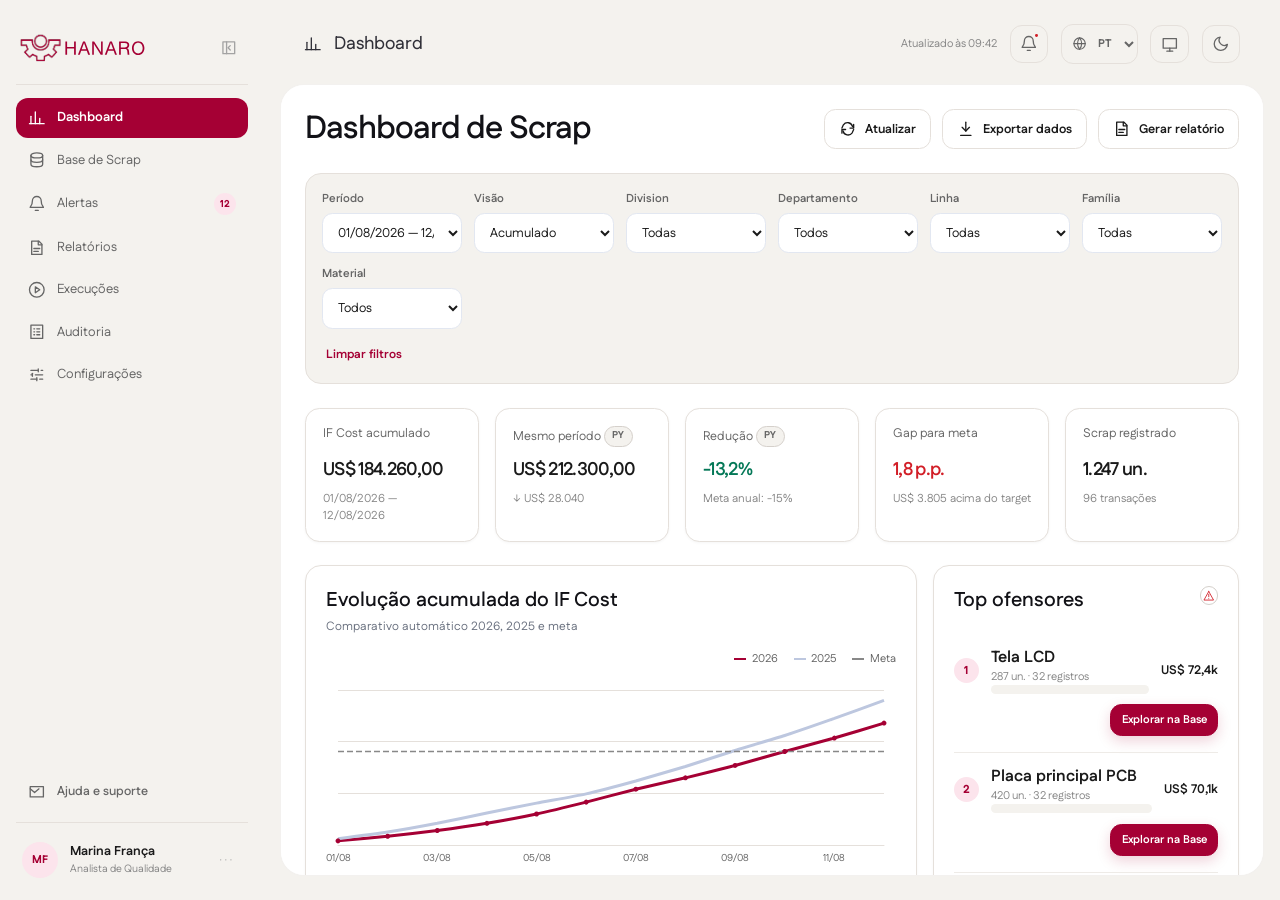
==== commit a1f81e3e: "idiomas" ====
--- a/index.html
+++ b/index.html
@@ -121,6 +121,14 @@
             >
               <span class="notification-dot"></span>
             </button>
+            <label class="language-select language-select-compact" aria-label="Alterar idioma">
+              <span class="language-select-icon" aria-hidden="true"></span>
+              <select id="global-language" aria-label="Alterar idioma">
+                <option value="pt-BR">PT</option>
+                <option value="en">EN</option>
+                <option value="ko">KO</option>
+              </select>
+            </label>
             <button
               class="icon-button tv-mode-trigger"
               id="tv-mode-trigger"
--- a/styles.css
+++ b/styles.css
@@ -184,6 +184,16 @@
 .icon-button { position: relative; display: grid; width: 2.4rem; height: 2.4rem; place-items: center; border: 1px solid var(--app-border); border-radius: .75rem; background: transparent; color: var(--app-text-secondary); cursor: pointer; }
 .icon-button:hover { background: var(--app-surface); color: var(--app-text); }
 .notification-dot { position: absolute; top: .4rem; right: .42rem; width: .43rem; height: .43rem; border: 2px solid var(--app-page); border-radius: 50%; background: var(--app-danger); }
+.language-select { position: relative; display: flex; min-width: 0; align-items: center; border: 1px solid var(--app-border); border-radius: .75rem; background: transparent; color: var(--app-text-secondary); }
+.language-select:hover, .language-select:focus-within { background: var(--app-surface); color: var(--app-text); }
+.language-select-icon { position: absolute; z-index: 1; left: .65rem; display: grid; place-items: center; pointer-events: none; }
+.language-select-icon .icon { width: .95rem; height: .95rem; }
+.language-select select { width: 100%; height: 2.4rem; appearance: auto; border: 0; outline: 0; background: transparent; color: inherit; cursor: pointer; padding: 0 .5rem 0 2rem; font: inherit; font-size: .7rem; font-weight: 800; }
+.language-select select option { background: var(--app-surface-raised); color: var(--app-text); }
+.language-select-compact { width: 4.8rem; flex: 0 0 4.8rem; }
+.settings-language-select { max-width: 22rem; background: var(--app-surface); }
+.settings-language-select select { height: 2.65rem; font-size: .78rem; font-weight: 650; }
+.metric-tag { display: inline-flex; min-height: 1.3rem; align-items: center; border: 1px solid var(--app-border-strong); border-radius: 999px; background: var(--app-surface-muted); color: var(--app-text-secondary); padding: .08rem .45rem; font-size: .62rem; font-weight: 800; letter-spacing: .04em; line-height: 1; vertical-align: middle; }
 .tv-mode-trigger[hidden] { display: none; }
 .menu-trigger { display: none; }
 .app-canvas { min-width: 0; min-height: 0; flex: 1; overflow: auto; margin-top: 1.25rem; border: 1px solid var(--app-canvas-border); border-radius: var(--app-canvas-radius); background: var(--app-canvas); scrollbar-width: thin; scrollbar-color: var(--app-scrollbar) transparent; }
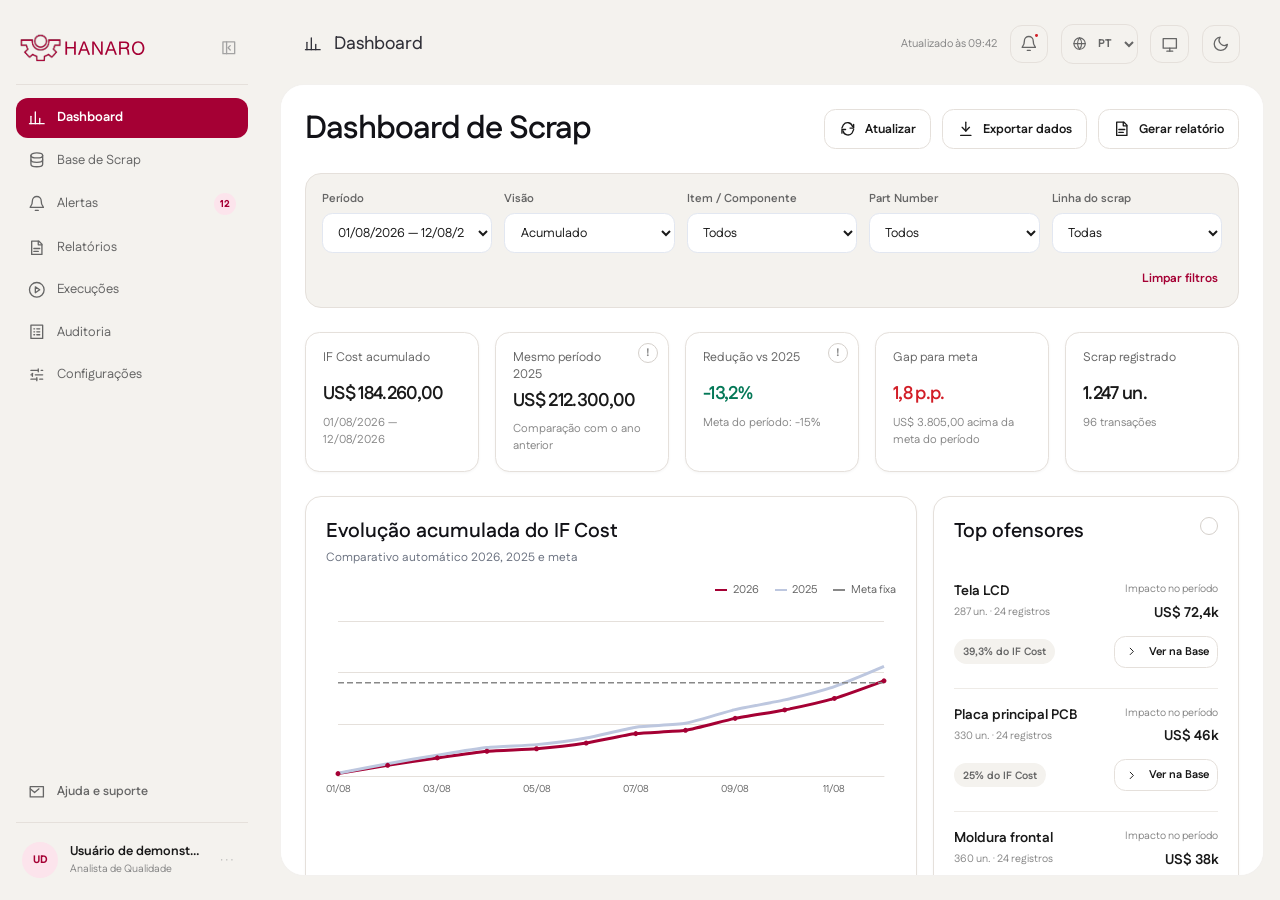
==== commit b4603fa8: "mudanças" ====
--- a/index.html
+++ b/index.html
@@ -80,9 +80,9 @@
           </div>
           <footer class="sidebar-footer">
             <div class="profile-summary">
-              <span class="avatar" aria-hidden="true">MF</span>
+              <span class="avatar" aria-hidden="true">UD</span>
               <span class="profile-copy sidebar-copy"
-                ><strong>Marina França</strong
+                ><strong>Usuário de demonstração</strong
                 ><small>Analista de Qualidade</small></span
               >
               <button
--- a/styles.css
+++ b/styles.css
@@ -193,7 +193,6 @@
 .language-select-compact { width: 4.8rem; flex: 0 0 4.8rem; }
 .settings-language-select { max-width: 22rem; background: var(--app-surface); }
 .settings-language-select select { height: 2.65rem; font-size: .78rem; font-weight: 650; }
-.metric-tag { display: inline-flex; min-height: 1.3rem; align-items: center; border: 1px solid var(--app-border-strong); border-radius: 999px; background: var(--app-surface-muted); color: var(--app-text-secondary); padding: .08rem .45rem; font-size: .62rem; font-weight: 800; letter-spacing: .04em; line-height: 1; vertical-align: middle; }
 .tv-mode-trigger[hidden] { display: none; }
 .menu-trigger { display: none; }
 .app-canvas { min-width: 0; min-height: 0; flex: 1; overflow: auto; margin-top: 1.25rem; border: 1px solid var(--app-canvas-border); border-radius: var(--app-canvas-radius); background: var(--app-canvas); scrollbar-width: thin; scrollbar-color: var(--app-scrollbar) transparent; }
@@ -222,11 +221,15 @@
 .search-wrap .icon { position: absolute; top: .72rem; left: .7rem; color: var(--app-text-muted); }
 .search-control { padding-left: 2.15rem; }
 .filter-footer { display: flex; align-items: center; justify-content: space-between; gap: 1rem; }
+.filter-footer [data-action='clear-dashboard'] { margin-left: auto; }
 .filter-note { color: var(--app-text-muted); font-size: .72rem; }
 .link-button { border: 0; background: transparent; color: var(--brand-primary); cursor: pointer; padding: .25rem; font-size: .75rem; font-weight: 700; }
 
 .kpi-grid { display: grid; grid-template-columns: repeat(5,minmax(0,1fr)); gap: 1rem; }
 .kpi-card { container-type: inline-size; position: relative; min-width: 0; overflow: hidden; border: 1px solid var(--app-card-border); border-radius: .9rem; background: var(--app-surface-raised); box-shadow: var(--app-shadow-card); padding: 1.05rem; }
+.kpi-card.has-help { z-index: 2; overflow: visible; }
+.kpi-card.has-help:hover, .kpi-card.has-help:focus-within { z-index: 5; }
+.kpi-card.has-help .kpi-label { padding-right: 1.35rem; }
 .kpi-label { display: block; min-height: 2.2em; color: var(--app-text-secondary); font-size: .78rem; line-height: 1.35; }
 .kpi-value { display: block; margin-top: .45rem; color: var(--app-text-strong); font-size: clamp(1.15rem,12cqw,1.85rem); font-weight: 650; letter-spacing: -.035em; line-height: 1.12; white-space: nowrap; }
 .kpi-detail { display: block; margin-top: .55rem; color: var(--app-text-muted); font-size: .72rem; }
@@ -394,23 +397,35 @@
 .metric-title { display: flex; align-items: center; gap: .38rem; }
 .metric-help { position: relative; display: inline-grid; width: 1.15rem; height: 1.15rem; flex: 0 0 auto; place-items: center; border: 1px solid var(--app-border-strong); border-radius: 50%; color: var(--app-danger); cursor: help; outline: none; }
 .metric-help > .icon { width: .72rem; height: .72rem; }
+.metric-help > b { font-size: .68rem; font-weight: 800; line-height: 1; }
 .metric-help:focus-visible { box-shadow: 0 0 0 3px var(--app-focus-ring); }
 .metric-tooltip { position: absolute; z-index: 20; top: calc(100% + .6rem); left: 50%; width: min(20rem,70vw); border: 1px solid var(--app-border); border-radius: .7rem; background: var(--app-surface-raised); box-shadow: var(--app-shadow-card); color: var(--app-text-secondary); padding: .75rem .85rem; opacity: 0; pointer-events: none; transform: translate(-50%,-.25rem); transition: opacity 150ms ease,transform 150ms ease; font-size: .7rem; font-weight: 400; line-height: 1.45; text-align: left; }
 .metric-tooltip::before { position: absolute; bottom: 100%; left: 50%; width: .55rem; height: .55rem; border-top: 1px solid var(--app-border); border-left: 1px solid var(--app-border); background: var(--app-surface-raised); content: ''; transform: translate(-50%,50%) rotate(45deg); }
 .metric-tooltip strong { display: block; margin-bottom: .2rem; color: var(--app-text); font-size: .74rem; }
 .metric-help:hover .metric-tooltip, .metric-help:focus .metric-tooltip, .metric-help:focus-within .metric-tooltip { opacity: 1; transform: translate(-50%,0); }
+.kpi-help { position: absolute; top: .65rem; right: .65rem; width: 1.25rem; height: 1.25rem; background: var(--app-surface); color: var(--app-text-muted); font-size: .72rem; font-weight: 800; }
+.kpi-help .metric-tooltip { right: -.15rem; left: auto; transform: translateY(-.25rem); }
+.kpi-help .metric-tooltip::before { right: .45rem; left: auto; transform: translateY(50%) rotate(45deg); }
+.kpi-help:hover .metric-tooltip, .kpi-help:focus .metric-tooltip, .kpi-help:focus-within .metric-tooltip { transform: translateY(0); }
 .offender-header { align-items: flex-start; }
+.offender-header .metric-help > b { color: #fff; }
 .offender-header .metric-tooltip { right: 0; left: auto; transform: translateY(-.25rem); }
 .offender-header .metric-tooltip::before { right: .3rem; left: auto; transform: translateY(50%) rotate(45deg); }
 .offender-header .metric-help:hover .metric-tooltip, .offender-header .metric-help:focus .metric-tooltip, .offender-header .metric-help:focus-within .metric-tooltip { transform: translateY(0); }
-.offender-row { display: grid; grid-template-columns: auto minmax(0,1fr) auto; align-items: center; gap: .65rem .75rem; border-top: 1px solid var(--app-border-soft); padding: .75rem 0; }
+.offender-row { border-top: 1px solid var(--app-border-soft); padding: 1rem 0; }
 .offender-row:first-of-type { border-top: 0; }
-.offender-rank { display: grid; width: 1.55rem; height: 1.55rem; place-items: center; border-radius: 50%; background: var(--brand-primary-soft); color: var(--brand-primary); font-size: .72rem; font-weight: 800; }
-.offender-row > div:nth-child(2) { min-width: 0; }
-.offender-row strong, .offender-row small { display: block; }
-.offender-row small { color: var(--app-text-muted); font-size: .7rem; }
-.offender-row > b { font-size: .78rem; white-space: nowrap; }
-.offender-row > .table-actions { grid-column: 2/-1; justify-content: flex-end; }
+.offender-main { display: grid; min-width: 0; grid-template-columns: minmax(0,1fr) auto; align-items: start; gap: 1rem; }
+.offender-copy, .offender-impact { min-width: 0; }
+.offender-copy strong, .offender-copy small, .offender-impact strong, .offender-impact small { display: block; }
+.offender-copy strong { font-size: .86rem; }
+.offender-copy small, .offender-impact small { margin-top: .2rem; color: var(--app-text-muted); font-size: .67rem; }
+.offender-impact { text-align: right; }
+.offender-impact small { margin: 0 0 .22rem; }
+.offender-impact b { color: var(--app-text-strong); font-size: .88rem; white-space: nowrap; }
+.offender-meta { display: flex; align-items: center; justify-content: space-between; gap: .75rem; margin-top: .75rem; }
+.offender-meta > span { border-radius: 999px; background: var(--app-surface-muted); color: var(--app-text-secondary); padding: .3rem .55rem; font-size: .66rem; font-weight: 700; }
+.offender-meta .btn { min-height: 2rem; padding: .35rem .65rem; }
+.offender-meta .btn .icon { width: .8rem; height: .8rem; }
 .ranking-panel { overflow: hidden; }
 .ranking-grid { display: grid; grid-template-columns: repeat(2,minmax(0,1fr)); gap: .6rem; }
 .ranking-item { display: grid; min-width: 0; grid-template-columns: auto minmax(0,1fr) auto auto; align-items: center; gap: .65rem; border: 1px solid var(--app-border); border-radius: .7rem; background: var(--app-surface); color: var(--app-text); padding: .7rem; text-align: left; cursor: pointer; }
@@ -550,13 +565,13 @@
 .tv-highlight b { font-size: clamp(1.2rem,1.5vw,2rem); }
 .tv-priority-layout { display: grid; min-height: 0; grid-template-columns: minmax(0,1.6fr) minmax(21rem,.7fr); gap: clamp(.8rem,1.5vw,1.8rem); }
 .tv-priority-list { display: flex; min-height: 0; flex-direction: column; gap: clamp(.6rem,1.3vh,1.2rem); }
-.tv-priority { display: grid; flex: 1; grid-template-columns: 1fr .8fr; grid-template-rows: auto 1fr; border: 1px solid var(--app-card-border); border-left: .35rem solid var(--app-warning); border-radius: 1rem; background: var(--app-surface-raised); padding: clamp(.8rem,1.25vw,1.5rem); }
+.tv-priority { display: grid; flex: 1; grid-template-columns: minmax(20rem,1fr) minmax(24rem,.9fr); grid-template-rows: auto 1fr; column-gap: clamp(2.5rem,4vw,5rem); row-gap: .35rem; border: 1px solid var(--app-card-border); border-left: .35rem solid var(--app-warning); border-radius: 1rem; background: var(--app-surface-raised); padding: clamp(.8rem,1.25vw,1.5rem); }
 .tv-priority.critical { border-left-color: var(--app-danger); }
 .tv-priority > div { display: flex; align-items: center; gap: .8rem; }
 .tv-priority > div > strong { font-size: clamp(1rem,1.2vw,1.5rem); }
 .tv-priority h2 { align-self: end; margin: .35rem 0 0; font-size: clamp(1.35rem,1.8vw,2.3rem); }
-.tv-priority b { justify-self: end; color: var(--brand-primary); font-size: clamp(1.7rem,2.4vw,3.2rem); }
-.tv-priority p { align-self: end; grid-column: 2; margin: .35rem 0 0; color: var(--app-text-secondary); font-size: clamp(.75rem,.95vw,1.2rem); text-align: right; }
+.tv-priority b { align-self: end; justify-self: end; padding-right: clamp(.25rem,.7vw,.8rem); color: var(--brand-primary); font-size: clamp(1.7rem,2.4vw,3.2rem); line-height: 1.05; white-space: nowrap; }
+.tv-priority p { align-self: end; min-width: 0; grid-column: 2; margin: .35rem 0 0; color: var(--app-text-secondary); font-size: clamp(.75rem,.95vw,1.2rem); line-height: 1.4; text-align: right; }
 .tv-analysis-counts { display: grid; grid-template-columns: repeat(3,1fr); gap: .6rem; margin-bottom: clamp(1.2rem,3vh,2.5rem); }
 .tv-analysis-counts div { display: flex; align-items: center; flex-direction: column; border-radius: .7rem; background: var(--app-surface-muted); padding: clamp(.6rem,1vw,1rem); text-align: center; }
 .tv-analysis-counts strong { font-size: clamp(1.8rem,2.4vw,3.2rem); }
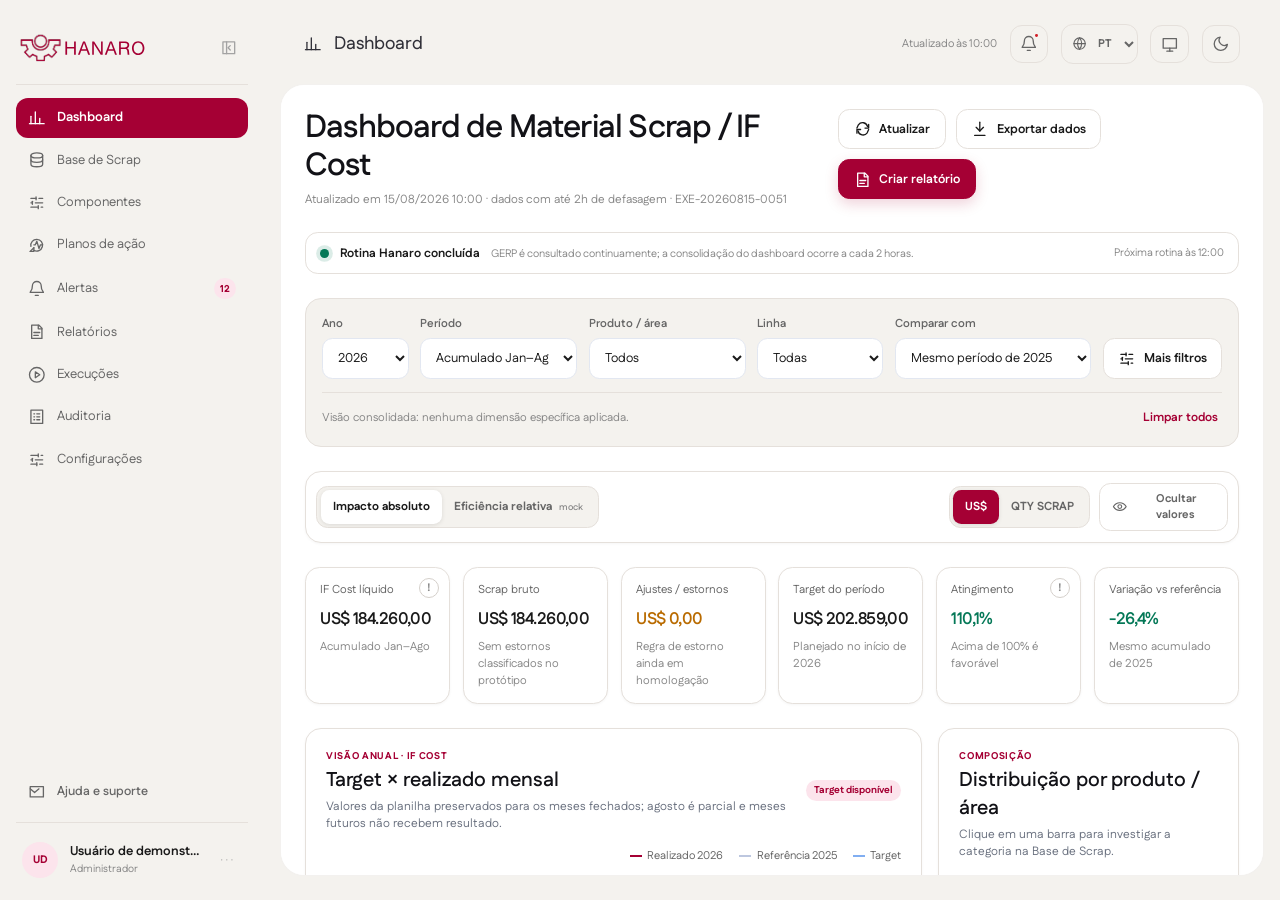
==== commit 61b22b34: "ajustes" ====
--- a/index.html
+++ b/index.html
@@ -83,7 +83,7 @@
               <span class="avatar" aria-hidden="true">UD</span>
               <span class="profile-copy sidebar-copy"
                 ><strong>Usuário de demonstração</strong
-                ><small>Analista de Qualidade</small></span
+                ><small>Administrador</small></span
               >
               <button
                 class="icon-button-plain profile-menu-trigger"
@@ -112,7 +112,7 @@
             ></nav>
           </div>
           <div class="topbar-actions">
-            <span class="sync-state" id="sync-state">Atualizado às 09:42</span>
+            <span class="sync-state" id="sync-state">Atualizado às 10:00</span>
             <button
               class="icon-button"
               type="button"
--- a/styles.css
+++ b/styles.css
@@ -245,6 +245,7 @@
 .panel h3 { margin: 0; color: var(--app-page-title); font-size: .95rem; }
 .panel-description { margin: .25rem 0 0; color: var(--app-text-description); font-size: .75rem; }
 .chart { position: relative; width: 100%; min-height: 190px; overflow: hidden; }
+.chart-drillable { cursor: pointer; }
 .chart svg { display: block; width: 100%; height: 100%; overflow: visible; }
 .chart-grid-line { stroke: var(--app-chart-grid); stroke-width: 1; }
 .chart-line-main { fill: none; stroke: var(--chart-main); stroke-width: 3; }
@@ -344,10 +345,6 @@
 .toast.error .icon { color: var(--app-danger); }
 @keyframes toast-in { from { opacity: 0; transform: translateY(8px); } }
 
-.report-builder { display: grid; grid-template-columns: minmax(0,1.35fr) minmax(300px,.8fr); gap: 1.25rem; }
-.report-preview { border: 1px solid var(--app-border); border-radius: 1rem; background: var(--app-surface-muted); padding: 1.25rem; }
-.report-preview .preview-value { margin: .4rem 0; color: var(--app-text-strong); font-size: 2.7rem; font-weight: 700; letter-spacing: -.05em; line-height: 1; }
-.preview-comparison { display: flex; align-items: flex-end; justify-content: space-between; gap: .75rem; }
 .settings-layout { display: grid; grid-template-columns: minmax(0,1fr); gap: 1rem; }
 .interface-settings-grid { display: grid; grid-template-columns: repeat(2,minmax(0,1fr)); gap: 1rem; align-items: stretch; }
 .settings-card { border: 1px solid var(--app-card-border); border-radius: 1rem; background: var(--app-surface-raised); padding: 1.25rem; }
@@ -377,6 +374,10 @@
 .language-card.selected > span { background: var(--brand-primary-soft); color: var(--brand-primary); }
 .settings-note { display: block; margin-top: .75rem; color: var(--app-text-muted); font-size: .68rem; }
 .empty-state { display: grid; min-height: 16rem; place-items: center; color: var(--app-text-muted); text-align: center; }
+.table-panel .empty-state { min-height: 8rem; align-content: center; gap: .35rem; padding: 1rem; }
+.table-panel .empty-state strong, .table-panel .empty-state span { display: block; }
+.table-panel .empty-state strong { color: var(--app-text); font-size: .82rem; }
+.table-panel .empty-state span { max-width: 38rem; font-size: .72rem; line-height: 1.5; }
 .loading-block { min-height: 240px; border-radius: .8rem; background: linear-gradient(100deg,var(--app-surface-muted) 30%,var(--app-border-soft) 50%,var(--app-surface-muted) 70%); background-size: 200% 100%; animation: skeleton 1.2s infinite; }
 @keyframes skeleton { to { background-position: -100% 0; } }
 
@@ -385,16 +386,19 @@
 .scrap-filter-panel { gap: .85rem; }
 .scrap-search-row { display: flex; align-items: center; gap: .65rem; }
 .scrap-search { width: min(100%,28rem); min-width: 0; flex: 0 1 28rem; }
-.scrap-filter-grid { display: grid; grid-template-columns: 1.15fr .7fr 1.15fr .85fr 1.15fr; gap: .7rem; align-items: end; border-top: 1px solid var(--app-border); padding-top: .8rem; }
+.scrap-filter-grid { display: grid; grid-template-columns: repeat(6,minmax(0,1fr)); gap: .7rem; align-items: end; border-top: 1px solid var(--app-border); padding-top: .8rem; }
 .scrap-filter-grid .control { min-height: 2.35rem; }
+.base-analysis-bar > div:first-child { display: flex; min-width: 0; flex-direction: column; }
+.base-analysis-bar > div:first-child strong { font-size: .82rem; }
+.base-analysis-bar > div:first-child small { margin-top: .15rem; color: var(--app-text-muted); font-size: .68rem; }
+.scrap-page .table-wrap table { min-width: 1380px; }
+.signed-value { color: var(--app-text-secondary); font-variant-numeric: tabular-nums; }
 .context-trail { display: flex; flex-wrap: wrap; align-items: center; gap: .55rem; }
 .context-origin, .context-empty { color: var(--app-text-secondary); font-size: .78rem; font-weight: 650; }
 .context-chip { display: inline-flex; align-items: center; gap: .35rem; border: 1px solid var(--brand-primary-border); border-radius: 999px; background: var(--brand-primary-softer); color: var(--brand-primary); padding: .3rem .35rem .3rem .65rem; font-size: .75rem; font-weight: 700; }
 .context-chip small { color: var(--app-text-secondary); font-weight: 500; }
 .context-chip button { display: grid; width: 1.25rem; height: 1.25rem; place-items: center; border: 0; border-radius: 50%; background: var(--brand-primary-soft); color: var(--brand-primary); cursor: pointer; }
 .table-actions { display: flex; align-items: center; flex-wrap: wrap; gap: .35rem; }
-.offender-panel { display: flex; flex-direction: column; gap: .25rem; }
-.metric-title { display: flex; align-items: center; gap: .38rem; }
 .metric-help { position: relative; display: inline-grid; width: 1.15rem; height: 1.15rem; flex: 0 0 auto; place-items: center; border: 1px solid var(--app-border-strong); border-radius: 50%; color: var(--app-danger); cursor: help; outline: none; }
 .metric-help > .icon { width: .72rem; height: .72rem; }
 .metric-help > b { font-size: .68rem; font-weight: 800; line-height: 1; }
@@ -407,25 +411,6 @@
 .kpi-help .metric-tooltip { right: -.15rem; left: auto; transform: translateY(-.25rem); }
 .kpi-help .metric-tooltip::before { right: .45rem; left: auto; transform: translateY(50%) rotate(45deg); }
 .kpi-help:hover .metric-tooltip, .kpi-help:focus .metric-tooltip, .kpi-help:focus-within .metric-tooltip { transform: translateY(0); }
-.offender-header { align-items: flex-start; }
-.offender-header .metric-help > b { color: #fff; }
-.offender-header .metric-tooltip { right: 0; left: auto; transform: translateY(-.25rem); }
-.offender-header .metric-tooltip::before { right: .3rem; left: auto; transform: translateY(50%) rotate(45deg); }
-.offender-header .metric-help:hover .metric-tooltip, .offender-header .metric-help:focus .metric-tooltip, .offender-header .metric-help:focus-within .metric-tooltip { transform: translateY(0); }
-.offender-row { border-top: 1px solid var(--app-border-soft); padding: 1rem 0; }
-.offender-row:first-of-type { border-top: 0; }
-.offender-main { display: grid; min-width: 0; grid-template-columns: minmax(0,1fr) auto; align-items: start; gap: 1rem; }
-.offender-copy, .offender-impact { min-width: 0; }
-.offender-copy strong, .offender-copy small, .offender-impact strong, .offender-impact small { display: block; }
-.offender-copy strong { font-size: .86rem; }
-.offender-copy small, .offender-impact small { margin-top: .2rem; color: var(--app-text-muted); font-size: .67rem; }
-.offender-impact { text-align: right; }
-.offender-impact small { margin: 0 0 .22rem; }
-.offender-impact b { color: var(--app-text-strong); font-size: .88rem; white-space: nowrap; }
-.offender-meta { display: flex; align-items: center; justify-content: space-between; gap: .75rem; margin-top: .75rem; }
-.offender-meta > span { border-radius: 999px; background: var(--app-surface-muted); color: var(--app-text-secondary); padding: .3rem .55rem; font-size: .66rem; font-weight: 700; }
-.offender-meta .btn { min-height: 2rem; padding: .35rem .65rem; }
-.offender-meta .btn .icon { width: .8rem; height: .8rem; }
 .ranking-panel { overflow: hidden; }
 .ranking-grid { display: grid; grid-template-columns: repeat(2,minmax(0,1fr)); gap: .6rem; }
 .ranking-item { display: grid; min-width: 0; grid-template-columns: auto minmax(0,1fr) auto auto; align-items: center; gap: .65rem; border: 1px solid var(--app-border); border-radius: .7rem; background: var(--app-surface); color: var(--app-text); padding: .7rem; text-align: left; cursor: pointer; }
@@ -464,7 +449,6 @@
 .report-check { display: grid; width: 1.6rem; height: 1.6rem; place-items: center; border: 1px solid var(--app-border-strong); border-radius: .35rem; background: var(--app-surface); color: transparent; cursor: pointer; }
 .report-check.selected { border-color: var(--brand-primary); background: var(--brand-primary); color: #fff; }
 .report-check .icon { width: .85rem; height: .85rem; }
-.preview-foot { display: flex; justify-content: space-between; gap: .5rem; border-top: 1px solid var(--app-border); margin-top: .8rem; padding-top: .7rem; color: var(--app-text-muted); font-size: .68rem; }
 .report-actions { margin-top: 1rem; }
 .contingency-notice { border: 1px solid var(--app-warning); border-radius: .7rem; background: var(--app-warning-soft); color: var(--app-text); margin-bottom: 1rem; padding: .75rem; }
 .contingency-notice strong { color: var(--app-warning); }
@@ -474,6 +458,7 @@
 .selection-bar > div { display: flex; min-width: 0; flex: 1; flex-direction: column; }
 .selection-bar strong { font-size: .84rem; }
 .selection-bar span { color: var(--app-text-secondary); font-size: .72rem; }
+.selection-bar.warning, .apply-all.warning { border-color: var(--app-warning); background: var(--app-warning-soft); }
 input[type='checkbox'] { accent-color: var(--brand-primary); }
 tr.selected-row td { background: var(--brand-primary-softer); }
 tr.selected-row td:first-child { box-shadow: inset 3px 0 0 var(--brand-primary); }
@@ -505,18 +490,22 @@
 .review-facts h2, .review-form h2 { margin-top: .1rem; font-size: 1rem; }
 .review-facts header p, .review-form header p, .review-evidence p { margin-top: .2rem; color: var(--app-text-muted); font-size: .7rem; }
 .review-facts .meta-grid { margin-top: .8rem; }
-.production-context { display: grid; grid-template-columns: minmax(0,1.6fr) minmax(220px,.8fr); gap: 1rem; border-top: 1px solid var(--app-border); margin-top: 1rem; padding-top: 1rem; }
-.production-context h3, .production-context p { margin: 0; }
-.production-context h3 { margin-top: .2rem; color: var(--app-danger); font-size: .95rem; }
-.production-context p { margin-top: .35rem; color: var(--app-text-secondary); font-size: .76rem; line-height: 1.5; }
-.production-context dl { display: grid; gap: .55rem; margin: 0; }
-.production-context dl div { border-radius: .55rem; background: var(--app-surface); padding: .6rem .7rem; }
-.production-context dt { color: var(--app-text-muted); font-size: .64rem; }
-.production-context dd { margin: .15rem 0 0; font-size: .74rem; font-weight: 700; }
+.formula-note { display: flex; align-items: flex-start; gap: .55rem; border: 1px solid var(--app-blue); border-radius: .65rem; background: var(--app-blue-soft); margin: .8rem 0 0; padding: .65rem .75rem; color: var(--app-text-secondary); font-size: .7rem; line-height: 1.45; }
+.formula-note strong { flex: 0 0 auto; color: var(--app-text); }
 .review-form { margin-top: .8rem; border-color: var(--brand-primary-border); }
-.review-form > .form-grid { margin-top: 1rem; }
-.cause-toggle { width: fit-content; font-weight: 700; }
-.field-help { margin: .25rem 0 0; color: var(--app-text-muted); font-size: .68rem; }
+.structured-review { padding: 0; overflow: hidden; }
+.structured-review > header { padding: 1rem; }
+.review-section { border-top: 1px solid var(--app-border); padding: 1rem; }
+.review-section > header { display: flex; align-items: flex-start; gap: .7rem; margin-bottom: .9rem; }
+.review-section > header > span { display: grid; width: 1.6rem; height: 1.6rem; flex: 0 0 auto; place-items: center; border-radius: 50%; background: var(--brand-primary); color: var(--brand-primary-contrast); font-size: .7rem; font-weight: 800; }
+.review-section h3, .review-section p { margin: 0; }
+.review-section h3 { font-size: .9rem; }
+.review-section header p { margin-top: .15rem; color: var(--app-text-muted); font-size: .68rem; }
+.review-section textarea.control { min-height: 5.4rem; resize: vertical; }
+.review-section .form-grid { margin-top: 0; }
+.review-plan-action { justify-content: flex-end; margin-top: .8rem; }
+.review-report-toggle { justify-content: flex-end; }
+.review-report-toggle .checkbox-row { min-height: 2.45rem; }
 .review-evidence { grid-column: 1/-1; border-top: 1px solid var(--app-border); margin-top: .25rem; padding-top: 1rem; }
 .review-evidence h3 { font-size: .85rem; }
 .review-empty { margin-top: .65rem; border: 1px dashed var(--app-border); border-radius: .6rem; color: var(--app-text-muted); padding: .75rem; font-size: .7rem; text-align: center; }
@@ -524,6 +513,112 @@
 .apply-all strong, .apply-all small { display: block; }
 .apply-all strong { font-size: .76rem; }
 .apply-all small { margin-top: .15rem; color: var(--app-text-secondary); font-size: .68rem; }
+
+/* Catálogo de componentes e planos de ação. */
+.component-filter-grid { grid-template-columns: repeat(4,minmax(0,1fr)); margin-top: .8rem; }
+.action-filter-grid { grid-template-columns: repeat(4,minmax(0,1fr)); }
+.alert-filter-grid { grid-template-columns: repeat(4,minmax(0,1fr)); }
+.component-page .table-wrap table, .action-page .table-wrap table { min-width: 1050px; }
+.alias-list { display: flex; flex-wrap: wrap; gap: .4rem; }
+.alias-list span { border: 1px solid var(--app-border); border-radius: 999px; background: var(--app-surface-muted); padding: .3rem .55rem; font-size: .7rem; font-weight: 700; }
+.view-toolbar { display: flex; align-items: center; justify-content: space-between; gap: 1rem; }
+.view-toolbar > span { color: var(--app-text-muted); font-size: .72rem; }
+.kanban-board { display: grid; grid-template-columns: repeat(6,minmax(220px,1fr)); overflow-x: auto; gap: .7rem; padding-bottom: .4rem; }
+.kanban-column { min-height: 310px; border: 1px solid var(--app-border); border-radius: .8rem; background: var(--app-surface-muted); padding: .6rem; }
+.kanban-column > header { display: flex; align-items: center; justify-content: space-between; gap: .5rem; padding: .15rem .2rem .65rem; font-size: .72rem; }
+.kanban-column > header span { display: grid; min-width: 1.35rem; height: 1.35rem; place-items: center; border-radius: 999px; background: var(--app-surface); color: var(--app-text-secondary); }
+.action-card { display: flex; width: 100%; flex-direction: column; align-items: flex-start; gap: .35rem; border: 1px solid var(--app-border); border-radius: .7rem; background: var(--app-surface); color: var(--app-text); margin-bottom: .55rem; padding: .7rem; text-align: left; cursor: pointer; }
+.action-card:hover { border-color: var(--brand-primary); box-shadow: var(--app-shadow-card); }
+.action-card > strong { font-size: .76rem; line-height: 1.35; }
+.action-card > small { color: var(--app-text-muted); font-size: .64rem; }
+.action-card > i, .action-progress i { display: block; width: 100%; height: .35rem; overflow: hidden; border-radius: 999px; background: var(--app-border-soft); }
+.action-card > i b, .action-progress i b { display: block; height: 100%; border-radius: inherit; background: var(--brand-primary); }
+.action-card > em { color: var(--app-text-secondary); font-size: .7rem; font-style: normal; font-weight: 750; }
+.kanban-empty { display: grid; min-height: 5rem; place-items: center; color: var(--app-text-muted); font-size: .68rem; text-align: center; }
+.action-progress { display: grid; grid-template-columns: minmax(0,1fr) auto; align-items: center; gap: .65rem; margin: .7rem 0 1rem; }
+.action-progress strong { font-size: .75rem; }
+
+/* Construção e preview do relatório mensal Rev04. */
+.report-build-layout { display: grid; gap: 1rem; }
+.report-config-card, .report-send-panel > .settings-card { border: 1px solid var(--app-border); border-radius: .85rem; background: var(--app-surface); padding: 1rem; }
+.report-config-card > header h2, .report-config-card > header p { margin: 0; }
+.report-config-card > header h2 { margin-top: .15rem; font-size: 1.05rem; }
+.report-config-card > header p { margin-top: .25rem; color: var(--app-text-muted); font-size: .72rem; }
+.report-selector-grid { margin-top: 1rem; }
+.report-section-grid { display: grid; grid-template-columns: repeat(2,minmax(0,1fr)); gap: .35rem .8rem; margin-top: .35rem; }
+.report-curation-grid { display: grid; grid-template-columns: repeat(2,minmax(0,1fr)); gap: 1rem; }
+.report-curation-grid .report-analysis-list { min-width: 0; border: 1px solid var(--app-border); border-radius: .85rem; background: var(--app-surface); margin: 0; padding: 1rem; }
+.report-next-step { display: flex; align-items: center; justify-content: space-between; gap: 1rem; border: 1px solid var(--brand-primary-border); border-radius: .8rem; background: var(--brand-primary-softer); padding: .8rem 1rem; }
+.report-next-step strong, .report-next-step span { display: block; }
+.report-next-step strong { font-size: .82rem; }
+.report-next-step span { margin-top: .1rem; color: var(--app-text-secondary); font-size: .7rem; }
+.report-preview-layout { display: grid; grid-template-columns: 210px minmax(0,1fr); overflow: hidden; border: 1px solid var(--app-border); border-radius: .9rem; background: var(--app-surface); }
+.slide-thumbnails { max-height: 820px; overflow-y: auto; border-right: 1px solid var(--app-border); background: var(--app-surface-muted); padding: .75rem; }
+.slide-thumbnails > header { display: flex; flex-direction: column; padding: .25rem .2rem .7rem; }
+.slide-thumbnails > header small { color: var(--app-text-muted); font-size: .66rem; }
+.slide-thumb { display: grid; width: 100%; grid-template-columns: auto 54px minmax(0,1fr); align-items: center; gap: .45rem; border: 1px solid transparent; border-radius: .6rem; background: transparent; color: var(--app-text); margin-bottom: .35rem; padding: .4rem; text-align: left; cursor: pointer; }
+.slide-thumb:hover, .slide-thumb.active { border-color: var(--brand-primary); background: var(--app-surface); }
+.slide-thumb > span { color: var(--app-text-muted); font-size: .65rem; }
+.slide-thumb > i { aspect-ratio: 16/9; border: 1px solid var(--app-border); border-radius: .2rem; background: linear-gradient(150deg,var(--app-surface),var(--app-border-soft)); }
+.slide-thumb > strong { overflow: hidden; font-size: .66rem; text-overflow: ellipsis; white-space: nowrap; }
+.report-preview-stage { min-width: 0; padding: 1rem; }
+.preview-validation { display: flex; align-items: flex-start; gap: .6rem; border: 1px solid var(--app-success); border-radius: .65rem; background: var(--app-success-soft); margin-bottom: .8rem; padding: .65rem .75rem; }
+.preview-validation.warning { border-color: var(--app-warning); background: var(--app-warning-soft); }
+.preview-validation .icon { flex: 0 0 auto; }
+.preview-validation strong, .preview-validation span { display: block; }
+.preview-validation strong { font-size: .76rem; }
+.preview-validation span { margin-top: .1rem; color: var(--app-text-secondary); font-size: .68rem; }
+.monthly-report-slide { border: 1px solid var(--app-border-strong); border-radius: .35rem; background: var(--app-surface-raised); box-shadow: var(--app-shadow-card); padding: 1rem; }
+.monthly-report-slide > header { display: flex; justify-content: space-between; gap: 1rem; border-bottom: 1px solid var(--app-border-strong); padding-bottom: .55rem; }
+.monthly-report-slide > header span, .monthly-report-slide > header strong { font-size: .68rem; }
+.monthly-report-slide > h2 { margin: .75rem 0; text-align: center; font-size: 1rem; }
+.report-achievement-grid { display: grid; grid-template-columns: repeat(3,1fr); gap: .55rem; }
+.report-achievement-grid > div { border: 1px solid var(--app-border); border-radius: .5rem; background: var(--app-surface-muted); padding: .6rem; }
+.report-achievement-grid small, .report-achievement-grid strong { display: block; }
+.report-achievement-grid small { color: var(--app-text-muted); font-size: .62rem; }
+.report-achievement-grid strong { margin-top: .2rem; font-size: .86rem; }
+.report-summary-columns { display: grid; grid-template-columns: repeat(2,minmax(0,1fr)); border: 1px solid var(--app-border); }
+.report-summary-columns section { padding: .7rem; }
+.report-summary-columns section + section { border-left: 1px solid var(--app-border); }
+.report-summary-columns h3 { margin: 0 0 .45rem; font-size: .8rem; text-align: center; }
+.report-summary-columns strong { display: block; font-size: .7rem; }
+.report-summary-columns p { margin: .2rem 0 .55rem; color: var(--app-text-secondary); font-size: .66rem; line-height: 1.4; }
+.report-send-panel { display: grid; gap: 1rem; }
+
+/* Execuções: relação explícita entre a fonte GERP e a rotina Hanaro. */
+.execution-cadence { display: grid; grid-template-columns: minmax(0,1fr) auto minmax(0,1fr) auto minmax(0,1fr); align-items: center; gap: .7rem; border: 1px solid var(--brand-primary-border); border-radius: .85rem; background: var(--brand-primary-softer); padding: .85rem; }
+.execution-cadence article { min-width: 0; border-radius: .65rem; background: var(--app-surface); padding: .7rem; }
+.execution-cadence span, .execution-cadence strong, .execution-cadence small { display: block; }
+.execution-cadence span { color: var(--brand-primary); font-size: .62rem; font-weight: 800; text-transform: uppercase; }
+.execution-cadence strong { margin-top: .12rem; font-size: .82rem; }
+.execution-cadence small { margin-top: .12rem; color: var(--app-text-muted); font-size: .66rem; }
+.execution-cadence > .icon { width: .9rem; height: .9rem; color: var(--brand-primary); }
+.execution-filter-grid { grid-template-columns: repeat(5,minmax(0,1fr)); }
+.executions-page .table-wrap table { min-width: 1320px; }
+.prototype-note { border: 1px dashed var(--app-border-strong); border-radius: .65rem; color: var(--app-text-muted); margin: 0; padding: .65rem .8rem; font-size: .7rem; }
+
+/* Configurações de negócio, dados e operação. */
+.settings-tabs { overflow-x: auto; }
+.settings-tabs .tab { flex: 0 0 auto; }
+.settings-target-header { display: flex; align-items: flex-start; justify-content: space-between; gap: 1rem; border: 1px solid var(--app-border); border-radius: .85rem; background: var(--app-surface); padding: 1rem; }
+.settings-target-header h2, .settings-target-header p { margin: 0; }
+.settings-target-header h2 { margin-top: .1rem; font-size: 1.05rem; }
+.settings-target-header p { margin-top: .25rem; color: var(--app-text-muted); font-size: .72rem; }
+.settings-target-header > .inline-actions { align-items: flex-end; }
+.settings-target-header .field { min-width: 120px; }
+.version-timeline { display: flex; flex-wrap: wrap; gap: .6rem; margin-top: .8rem; }
+.version-timeline span { border: 1px solid var(--app-border); border-radius: .6rem; background: var(--app-surface-muted); padding: .55rem .7rem; color: var(--app-text-secondary); font-size: .68rem; }
+.version-timeline strong { color: var(--brand-primary); }
+.formula-card code { display: block; overflow-x: auto; border: 1px solid var(--app-border); border-radius: .55rem; background: var(--app-surface-muted); margin: .7rem 0; padding: .65rem; color: var(--app-text); font-size: .72rem; white-space: nowrap; }
+.formula-card.pending { border-color: var(--app-warning); background: var(--app-warning-soft); }
+.risk-legend { display: grid; grid-template-columns: repeat(3,1fr); overflow: hidden; border-radius: .55rem; margin-top: .8rem; }
+.risk-legend span { padding: .6rem; font-size: .7rem; font-weight: 750; text-align: center; }
+.risk-legend .low { background: #fde047; color: #422006; }
+.risk-legend .moderate { background: #fdba74; color: #431407; }
+.risk-legend .critical { background: #ef4444; color: #fff; }
+.settings-page .table-wrap table { min-width: 900px; }
+.audit-filter-grid { grid-template-columns: repeat(5,minmax(0,1fr)); }
+.audit-page .table-wrap table { min-width: 1180px; }
 
 /* Modo TV / quiosque: superfície independente para leitura a distância. */
 .tv-mode { display: none; }
@@ -598,6 +693,95 @@
 .tv-progress.paused i { animation-play-state: paused; }
 @keyframes tv-progress { from { transform: scaleX(0); } to { transform: scaleX(1); } }
 
+/* Dashboard analítico — transição para a estrutura da planilha e das decisões de negócio. */
+.dashboard-page-header { display: flex; align-items: flex-start; justify-content: space-between; gap: 1.25rem; }
+.dashboard-page, .dashboard-page-header > div:first-child { min-width: 0; }
+.dashboard-page-header h1, .dashboard-page-header p { margin: 0; }
+.dashboard-page-header p { margin-top: .35rem; color: var(--app-text-muted); font-size: .74rem; }
+.dashboard-sync-strip { display: flex; align-items: center; gap: .7rem; border: 1px solid var(--app-border); border-radius: .8rem; background: var(--app-surface); padding: .72rem .9rem; }
+.dashboard-sync-strip .sync-dot { width: .55rem; height: .55rem; flex: 0 0 auto; border-radius: 50%; background: var(--app-success); box-shadow: 0 0 0 .24rem color-mix(in srgb,var(--app-success) 14%,transparent); }
+.dashboard-sync-strip div { display: flex; min-width: 0; flex: 1; align-items: baseline; flex-wrap: wrap; gap: .35rem .65rem; }
+.dashboard-sync-strip strong { font-size: .76rem; }
+.dashboard-sync-strip small, .dashboard-sync-strip > span:last-child { color: var(--app-text-muted); font-size: .68rem; }
+.dashboard-sync-strip > span:last-child { white-space: nowrap; }
+.dashboard-filter-panel { border: 1px solid var(--app-border); border-radius: 1rem; background: var(--app-surface-muted); padding: 1rem; }
+.dashboard-filter-row { display: grid; grid-template-columns: .55fr 1fr 1fr .8fr 1.25fr auto; gap: .7rem; align-items: end; }
+.dashboard-more-filter { height: 2.55rem; }
+.dashboard-filter-panel footer { display: flex; align-items: center; justify-content: space-between; gap: .75rem; margin-top: .8rem; border-top: 1px solid var(--app-border); padding-top: .8rem; }
+.active-filter-list { display: flex; min-width: 0; flex-wrap: wrap; align-items: center; gap: .45rem; }
+.active-filter-list > span { color: var(--app-text-muted); font-size: .68rem; font-weight: 700; }
+.filter-chip { display: inline-flex; align-items: center; gap: .35rem; border: 1px solid var(--brand-primary-border); border-radius: 999px; background: var(--brand-primary-softer); color: var(--brand-primary); cursor: pointer; padding: .28rem .42rem .28rem .6rem; font-size: .7rem; font-weight: 750; }
+.filter-chip small { color: var(--app-text-secondary); font-size: .62rem; font-weight: 600; }
+.filter-chip b { display: grid; width: 1rem; height: 1rem; place-items: center; border-radius: 50%; background: var(--brand-primary-soft); }
+.dashboard-analysis-bar { display: flex; align-items: center; justify-content: space-between; gap: 1rem; border: 1px solid var(--app-border); border-radius: 1rem; background: var(--app-surface-raised); box-shadow: var(--app-shadow-card); padding: .65rem; }
+.analysis-controls { display: flex; align-items: center; gap: .55rem; }
+.segmented-control { display: inline-flex; align-items: stretch; border: 1px solid var(--app-border); border-radius: .72rem; background: var(--app-surface-muted); padding: .2rem; }
+.segmented-control button { min-height: 2.15rem; border: 0; border-radius: .52rem; background: transparent; color: var(--app-text-secondary); cursor: pointer; padding: .4rem .75rem; font-size: .73rem; font-weight: 750; }
+.segmented-control button small { margin-left: .25rem; color: var(--app-text-muted); font-size: .58rem; font-weight: 600; }
+.segmented-control button.active { background: var(--app-surface-raised); box-shadow: 0 1px 4px rgb(0 0 0 / 10%); color: var(--app-text-strong); }
+.segmented-control button.active small { color: var(--app-text-secondary); }
+.metric-switch button.active { background: var(--brand-primary); color: #fff; }
+.privacy-toggle { display: inline-flex; min-height: 2.55rem; align-items: center; gap: .45rem; border: 1px solid var(--app-border); border-radius: .72rem; background: var(--app-surface); color: var(--app-text-secondary); cursor: pointer; padding: .45rem .7rem; font-size: .7rem; font-weight: 750; }
+.privacy-toggle .icon { width: .95rem; height: .95rem; }
+.privacy-toggle.active { border-color: var(--brand-primary-border); background: var(--brand-primary-softer); color: var(--brand-primary); }
+.dashboard-empty-scope { display: flex; align-items: center; gap: .8rem; border: 1px solid var(--app-warning); border-radius: .85rem; background: var(--app-warning-soft); padding: .85rem 1rem; }
+.dashboard-empty-scope > .icon { flex: 0 0 auto; color: var(--app-warning); }
+.dashboard-empty-scope div { min-width: 0; flex: 1; }
+.dashboard-empty-scope strong { font-size: .78rem; }
+.dashboard-empty-scope p { margin: .18rem 0 0; color: var(--app-text-secondary); font-size: .68rem; line-height: 1.45; }
+.dashboard-kpi-grid { display: grid; grid-template-columns: repeat(6,minmax(0,1fr)); gap: .8rem; }
+.dashboard-kpi-grid .kpi-card { padding: .9rem; }
+.dashboard-kpi-grid .kpi-label { min-height: 1.8em; font-size: .72rem; }
+.dashboard-kpi-grid .kpi-value { font-size: clamp(1.05rem,11cqw,1.6rem); }
+.dashboard-grid { display: grid; grid-template-columns: repeat(12,minmax(0,1fr)); gap: 1rem; }
+.chart-span-4 { grid-column: span 4; }
+.chart-span-8 { grid-column: span 8; }
+.chart-span-12 { grid-column: 1/-1; }
+.panel-kicker { display: block; margin-bottom: .18rem; color: var(--brand-primary); font-size: .61rem; font-weight: 800; letter-spacing: .07em; text-transform: uppercase; }
+.period-status { display: flex; align-items: center; flex-wrap: wrap; gap: .8rem; margin-top: .35rem; color: var(--app-text-muted); font-size: .65rem; }
+.period-status span, .risk-legend span { display: inline-flex; align-items: center; gap: .3rem; }
+.period-status i, .risk-legend i { width: .5rem; height: .5rem; border-radius: 50%; }
+.period-status .closed { background: var(--app-success); }
+.period-status .partial { background: var(--app-warning); }
+.period-status .future { border: 1px solid var(--app-border-strong); background: transparent; }
+.dashboard-summary { display: grid; grid-template-columns: repeat(2,minmax(0,1fr)); gap: .65rem; margin: 0; }
+.dashboard-summary div { border: 1px solid var(--app-border); border-radius: .65rem; background: var(--app-surface-muted); padding: .7rem; }
+.dashboard-summary dt { color: var(--app-text-muted); font-size: .63rem; }
+.dashboard-summary dd { overflow: hidden; margin: .25rem 0 0; color: var(--app-text-strong); font-size: .82rem; font-weight: 750; text-overflow: ellipsis; white-space: nowrap; }
+.summary-note { margin: .75rem 0 0; color: var(--app-text-muted); font-size: .67rem; line-height: 1.45; }
+.risk-legend { display: flex; align-items: center; flex-wrap: wrap; gap: .65rem; color: var(--app-text-muted); font-size: .65rem; }
+.risk-legend .low { background: #f1cf35; }
+.risk-legend .moderate { background: #ee9d32; }
+.risk-legend .critical { background: #d92d42; }
+.risk-map { display: grid; gap: .7rem; }
+.risk-line { display: grid; grid-template-columns: 3rem minmax(0,1fr); align-items: stretch; gap: .6rem; }
+.risk-line > strong { display: grid; place-items: center; border-radius: .6rem; background: var(--app-surface-muted); color: var(--app-text-strong); font-size: .75rem; }
+.risk-track { display: grid; min-height: 4.4rem; grid-template-columns: repeat(auto-fit,minmax(90px,1fr)); overflow: hidden; border: 1px solid var(--app-border); border-radius: .7rem; background: var(--app-surface-muted); }
+.risk-station { display: flex; min-width: 0; align-items: flex-start; justify-content: center; flex-direction: column; gap: .12rem; border: 0; border-right: 1px solid rgb(255 255 255 / 35%); color: #2a2105; cursor: pointer; padding: .55rem .65rem; text-align: left; }
+.risk-station:hover { filter: brightness(.94); }
+.risk-station.low { background: #f5dc62; }
+.risk-station.moderate { background: #f1a54a; }
+.risk-station.critical { background: #dd5362; color: #fff; }
+.risk-station b { font-size: .73rem; }
+.risk-station small { overflow: hidden; width: 100%; font-size: .59rem; text-overflow: ellipsis; white-space: nowrap; }
+.risk-station span { font-size: .64rem; font-weight: 750; }
+.risk-empty { display: grid; place-items: center; color: var(--app-text-muted); font-size: .68rem; }
+.relative-analysis { display: flex; flex-direction: column; gap: 1rem; }
+.relative-intro { display: grid; grid-template-columns: minmax(0,1.05fr) minmax(0,1.45fr); gap: 1rem; }
+.relative-formula, .relative-state { border: 1px solid var(--app-border); border-radius: 1rem; background: var(--app-surface-raised); box-shadow: var(--app-shadow-card); padding: 1.1rem 1.2rem; }
+.relative-formula span { display: block; color: var(--brand-primary); font-size: .63rem; font-weight: 800; letter-spacing: .06em; text-transform: uppercase; }
+.relative-formula strong { display: block; margin-top: .5rem; color: var(--app-text-strong); font-size: .93rem; }
+.relative-formula p, .relative-state p { margin: .45rem 0 0; color: var(--app-text-secondary); font-size: .72rem; line-height: 1.5; }
+.relative-state { display: flex; align-items: flex-start; gap: .75rem; }
+.relative-state.mock { border-color: var(--app-warning); background: var(--app-warning-soft); }
+.relative-state > .icon { flex: 0 0 auto; color: var(--app-warning); }
+.relative-state > div { min-width: 0; flex: 1; }
+.relative-state strong { font-size: .84rem; }
+.relative-state > .badge { flex: 0 0 auto; }
+.relative-coverage .dashboard-summary { margin-top: .9rem; }
+.coverage-meter { height: .5rem; overflow: hidden; border-radius: 999px; background: var(--app-surface-muted); }
+.coverage-meter i { display: block; height: 100%; border-radius: inherit; background: var(--app-warning); }
+
 @media (max-height: 800px) and (min-width: 900px) {
   .tv-stage { padding-top: 1.2rem; padding-bottom: 2.5rem; }
   .tv-panel-header { margin-bottom: .75rem; }
@@ -608,10 +792,16 @@
 }
 @media (max-width: 1180px) {
   .kpi-grid { grid-template-columns: repeat(3,minmax(0,1fr)); }
+  .dashboard-kpi-grid { grid-template-columns: repeat(3,minmax(0,1fr)); }
+  .dashboard-filter-row { grid-template-columns: repeat(3,minmax(0,1fr)); }
+  .dashboard-more-filter { width: 100%; }
   .content-grid, .content-grid.equal { grid-template-columns: 1fr; }
-  .report-builder { grid-template-columns: 1fr; }
+  .report-curation-grid { grid-template-columns: 1fr; }
   .analysis-facts-grid { grid-template-columns: 1fr; }
   .scrap-filter-grid { grid-template-columns: repeat(3,minmax(0,1fr)); }
+  .action-filter-grid, .alert-filter-grid { grid-template-columns: repeat(3,minmax(0,1fr)); }
+  .execution-filter-grid { grid-template-columns: repeat(3,minmax(0,1fr)); }
+  .audit-filter-grid { grid-template-columns: repeat(3,minmax(0,1fr)); }
 }
 @media (max-width: 900px) {
   .split-layout { grid-template-columns: 240px minmax(0,1fr); }
@@ -628,11 +818,23 @@
   .sidebar-backdrop { position: fixed; z-index: 30; inset: 0; border: 0; background: var(--app-overlay); backdrop-filter: blur(2px); }
   .dashboard-shell.sidebar-open .sidebar-backdrop { display: block; }
   .sidebar-toggle { display: none; }
-  .dashboard-main { height: 100dvh; padding: 1rem; }
+  .dashboard-main { width: 100vw; max-width: 100vw; height: 100dvh; padding: 1rem; }
+  .app-canvas { width: calc(100vw - 2rem); max-width: calc(100vw - 2rem); }
+  .dashboard-content { max-width: 100%; }
   .topbar { padding-inline: .25rem; }
   .menu-trigger { display: grid; }
   .dashboard-content { padding: 1rem; }
   .page-header { align-items: flex-start; flex-direction: column; }
+  .settings-target-header { flex-direction: column; }
+  .dashboard-page-header, .dashboard-analysis-bar { align-items: stretch; flex-direction: column; }
+  .dashboard-page-header .page-actions { width: 100%; }
+  .dashboard-page-header .page-actions .btn { flex: 1; }
+  .dashboard-sync-strip { align-items: flex-start; flex-wrap: wrap; }
+  .dashboard-sync-strip > span:last-child { width: 100%; padding-left: 1.25rem; }
+  .dashboard-filter-row { grid-template-columns: repeat(2,minmax(0,1fr)); }
+  .analysis-controls { justify-content: space-between; }
+  .dashboard-grid { grid-template-columns: 1fr; }
+  .chart-span-4, .chart-span-8, .chart-span-12 { grid-column: 1; }
   .page-actions { width: 100%; }
   .page-actions .btn { flex: 1; }
   .page-title { font-size: 24px; line-height: 32px; }
@@ -645,19 +847,45 @@
   .ranking-grid { grid-template-columns: 1fr; }
   .analysis-block > header { flex-direction: column; }
   .review-layout { display: block; }
+  .report-preview-layout { grid-template-columns: 1fr; }
+  .execution-cadence { grid-template-columns: 1fr; }
+  .execution-cadence > .icon { transform: rotate(90deg); justify-self: center; }
+  .slide-thumbnails { display: flex; max-height: none; overflow-x: auto; border-right: 0; border-bottom: 1px solid var(--app-border); }
+  .slide-thumbnails > header { min-width: 150px; }
+  .slide-thumb { min-width: 190px; margin: 0 .35rem 0 0; }
   .review-list { border-right: 0; border-bottom: 1px solid var(--app-border); }
   .review-list-item { display: inline-grid; width: min(260px,80vw); margin-right: .45rem; }
   .review-list > footer { display: none; }
-  .production-context { grid-template-columns: 1fr; }
   .selection-bar { align-items: stretch; flex-wrap: wrap; }
   .selection-bar > div { width: 100%; flex-basis: 100%; }
   .scrap-filter-grid { grid-template-columns: repeat(2,minmax(0,1fr)); }
+  .action-filter-grid, .component-filter-grid, .alert-filter-grid { grid-template-columns: repeat(2,minmax(0,1fr)); }
   .scrap-search { flex-basis: 100%; }
 }
 @media (max-width: 520px) {
   .breadcrumb-label { font-size: 12px; line-height: 16px; }
   .theme-quick-toggle { display: none; }
   .filters, .kpi-grid { grid-template-columns: 1fr; }
+  .dashboard-kpi-grid, .dashboard-filter-row { grid-template-columns: 1fr; }
+  .dashboard-page-header .page-actions { display: grid; grid-template-columns: repeat(2,minmax(0,1fr)); }
+  .dashboard-page-header .page-actions .btn { min-width: 0; width: 100%; }
+  .dashboard-page-header .page-actions .btn:last-child { grid-column: 1/-1; }
+  .page-header .page-actions { display: grid; grid-template-columns: 1fr; width: 100%; }
+  .page-header .page-actions .btn { min-width: 0; width: 100%; }
+  .dashboard-sync-strip div { display: block; }
+  .dashboard-sync-strip div small { display: block; margin-top: .25rem; line-height: 1.45; }
+  .dashboard-filter-panel footer, .analysis-controls { align-items: stretch; flex-direction: column; }
+  .dashboard-empty-scope { align-items: flex-start; flex-wrap: wrap; }
+  .dashboard-empty-scope div { width: calc(100% - 2rem); flex: 0 0 calc(100% - 2rem); }
+  .dashboard-empty-scope .btn { width: 100%; }
+  .dashboard-filter-panel footer .link-button { align-self: flex-end; }
+  .segmented-control { width: 100%; }
+  .segmented-control button { min-width: 0; flex: 1; padding-inline: .45rem; }
+  .segmented-control button small { display: none; }
+  .privacy-toggle { justify-content: center; }
+  .risk-line { grid-template-columns: 1fr; }
+  .risk-line > strong { min-height: 2rem; }
+  .risk-track { grid-template-columns: repeat(2,minmax(0,1fr)); }
   .bar-row { grid-template-columns: 1fr auto; }
   .bar-track { grid-column: 1/-1; grid-row: 2; }
   .detail-hero { flex-direction: column; }
@@ -669,6 +897,13 @@
   .scrap-search-row { align-items: stretch; flex-direction: column; }
   .scrap-search, .scrap-search-row .btn { width: 100%; }
   .scrap-filter-grid { grid-template-columns: 1fr; }
+  .action-filter-grid, .component-filter-grid, .alert-filter-grid { grid-template-columns: 1fr; }
+  .execution-filter-grid { grid-template-columns: 1fr; }
+  .audit-filter-grid { grid-template-columns: 1fr; }
+  .report-section-grid, .report-achievement-grid, .report-summary-columns { grid-template-columns: 1fr; }
+  .report-summary-columns section + section { border-top: 1px solid var(--app-border); border-left: 0; }
+  .report-analysis-list article { grid-template-columns: auto minmax(0,1fr); }
+  .report-analysis-list article .btn { grid-column: 2; justify-self: start; }
 }
 @media (prefers-reduced-motion: reduce) {
   *, *::before, *::after { scroll-behavior: auto !important; animation-duration: .01ms !important; transition-duration: .01ms !important; }
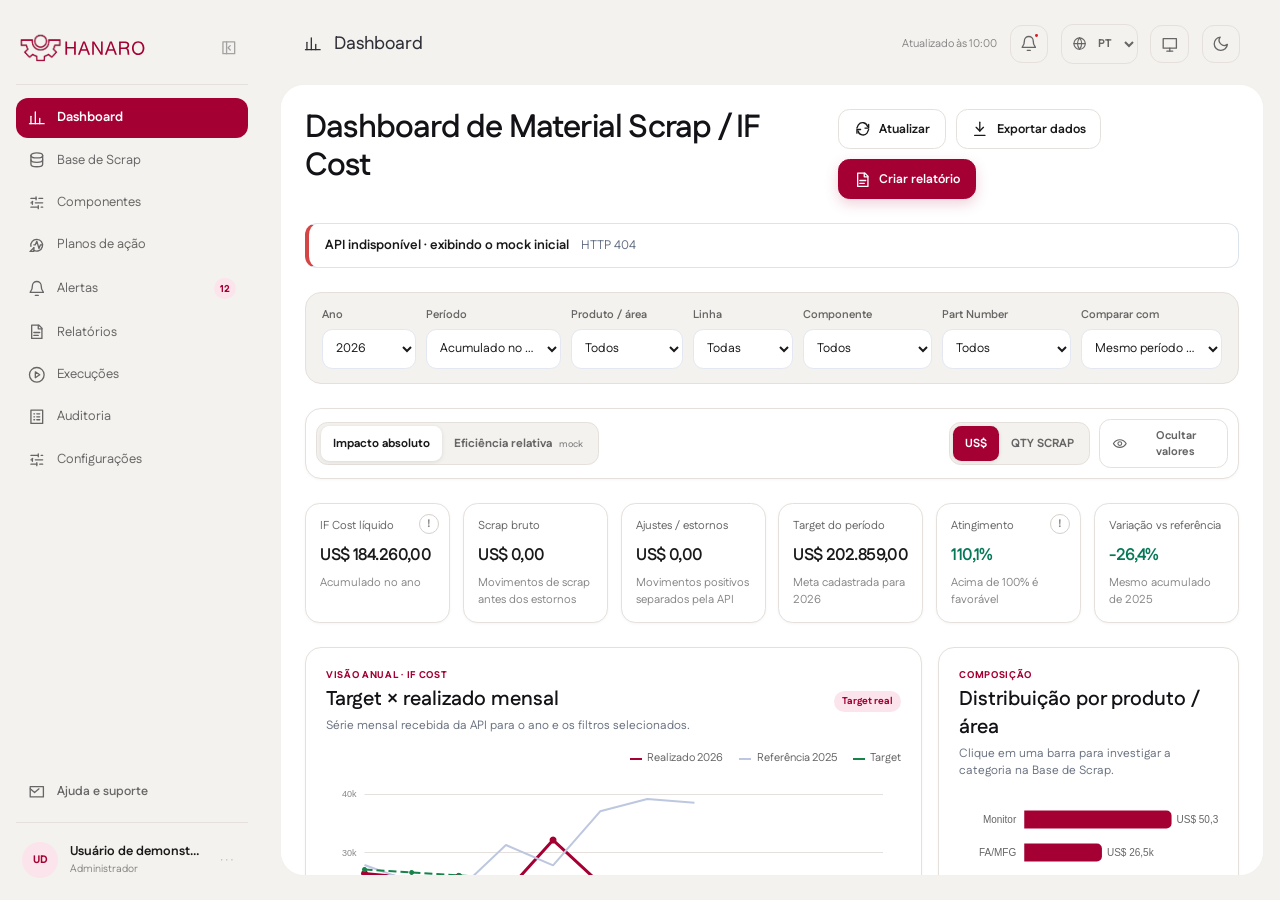
==== commit c84c5441: "testss" ====
--- a/index.html
+++ b/index.html
@@ -20,6 +20,7 @@
     <link rel="stylesheet" href="styles.css" />
     <script src="assets/vendor/echarts.min.js" defer></script>
     <script src="scripts.js" defer></script>
+    <script src="api-dashboard.js" defer></script>
   </head>
   <body>
     <div class="dashboard-shell" id="app-shell">
--- a/styles.css
+++ b/styles.css
@@ -58,7 +58,8 @@
   --app-focus-ring: rgb(165 0 52 / 24%);
   --chart-main: #a50034;
   --chart-secondary: #bdc7df;
-  --chart-tertiary: #81aef1;
+  --chart-tertiary: #16834b;
+  --chart-target: #16834b;
 }
 
 :root[data-theme='dark'] {
@@ -108,7 +109,8 @@
   --app-focus-ring: rgb(231 25 74 / 30%);
   --chart-main: #e7194a;
   --chart-secondary: #66728d;
-  --chart-tertiary: #78a6ff;
+  --chart-tertiary: #5ad6b3;
+  --chart-target: #5ad6b3;
 }
 
 * { box-sizing: border-box; }
@@ -250,7 +252,7 @@
 .chart-grid-line { stroke: var(--app-chart-grid); stroke-width: 1; }
 .chart-line-main { fill: none; stroke: var(--chart-main); stroke-width: 3; }
 .chart-line-secondary { fill: none; stroke: var(--chart-secondary); stroke-width: 3; }
-.chart-line-target { fill: none; stroke: var(--app-text-muted); stroke-width: 1.5; stroke-dasharray: 5 5; }
+.chart-line-target { fill: none; stroke: var(--chart-target, var(--app-success)); stroke-width: 1.5; stroke-dasharray: 5 5; }
 .chart-label { fill: var(--app-text-muted); font: 10px 'Fustat Variable',sans-serif; }
 .chart-legend { display: flex; justify-content: flex-end; gap: 1rem; margin-bottom: .5rem; color: var(--app-text-secondary); font-size: .7rem; }
 .legend-key::before { display: inline-block; width: .75rem; height: 2px; margin-right: .35rem; background: var(--key); content: ''; vertical-align: middle; }
@@ -704,10 +706,12 @@
 .dashboard-sync-strip strong { font-size: .76rem; }
 .dashboard-sync-strip small, .dashboard-sync-strip > span:last-child { color: var(--app-text-muted); font-size: .68rem; }
 .dashboard-sync-strip > span:last-child { white-space: nowrap; }
-.dashboard-filter-panel { border: 1px solid var(--app-border); border-radius: 1rem; background: var(--app-surface-muted); padding: 1rem; }
-.dashboard-filter-row { display: grid; grid-template-columns: .55fr 1fr 1fr .8fr 1.25fr auto; gap: .7rem; align-items: end; }
-.dashboard-more-filter { height: 2.55rem; }
+.dashboard-filter-panel { border: 1px solid var(--app-border); border-radius: 1rem; background: var(--app-surface-muted); padding: .85rem 1rem; }
+.dashboard-filter-row { display: grid; grid-template-columns: .8fr 1.15fr .95fr .85fr 1.1fr 1.1fr 1.2fr; gap: .65rem; align-items: end; }
+.dashboard-filter-row .control { padding: .5rem .55rem; font-size: .78rem; text-overflow: ellipsis; }
+.dashboard-filter-row .field label { font-size: .7rem; white-space: nowrap; overflow: hidden; text-overflow: ellipsis; }
 .dashboard-filter-panel footer { display: flex; align-items: center; justify-content: space-between; gap: .75rem; margin-top: .8rem; border-top: 1px solid var(--app-border); padding-top: .8rem; }
+.dashboard-filter-panel footer .link-button { margin-left: auto; }
 .active-filter-list { display: flex; min-width: 0; flex-wrap: wrap; align-items: center; gap: .45rem; }
 .active-filter-list > span { color: var(--app-text-muted); font-size: .68rem; font-weight: 700; }
 .filter-chip { display: inline-flex; align-items: center; gap: .35rem; border: 1px solid var(--brand-primary-border); border-radius: 999px; background: var(--brand-primary-softer); color: var(--brand-primary); cursor: pointer; padding: .28rem .42rem .28rem .6rem; font-size: .7rem; font-weight: 750; }
@@ -793,8 +797,7 @@
 @media (max-width: 1180px) {
   .kpi-grid { grid-template-columns: repeat(3,minmax(0,1fr)); }
   .dashboard-kpi-grid { grid-template-columns: repeat(3,minmax(0,1fr)); }
-  .dashboard-filter-row { grid-template-columns: repeat(3,minmax(0,1fr)); }
-  .dashboard-more-filter { width: 100%; }
+  .dashboard-filter-row { grid-template-columns: repeat(4,minmax(0,1fr)); }
   .content-grid, .content-grid.equal { grid-template-columns: 1fr; }
   .report-curation-grid { grid-template-columns: 1fr; }
   .analysis-facts-grid { grid-template-columns: 1fr; }
@@ -908,3 +911,17 @@
 @media (prefers-reduced-motion: reduce) {
   *, *::before, *::after { scroll-behavior: auto !important; animation-duration: .01ms !important; transition-duration: .01ms !important; }
 }
+.api-data-state {
+  display: flex;
+  align-items: center;
+  gap: .75rem;
+  padding: .75rem 1rem;
+  border: 1px solid var(--border-color, #dbe3eb);
+  border-radius: .75rem;
+  background: var(--surface-card, #fff);
+}
+.api-data-state strong { font-size: .82rem; }
+.api-data-state span { color: var(--text-muted, #667085); font-size: .78rem; }
+.api-data-state.connected { border-left: 4px solid #16a36a; }
+.api-data-state.loading { border-left: 4px solid #e5a000; }
+.api-data-state.error { border-left: 4px solid #d64545; }
